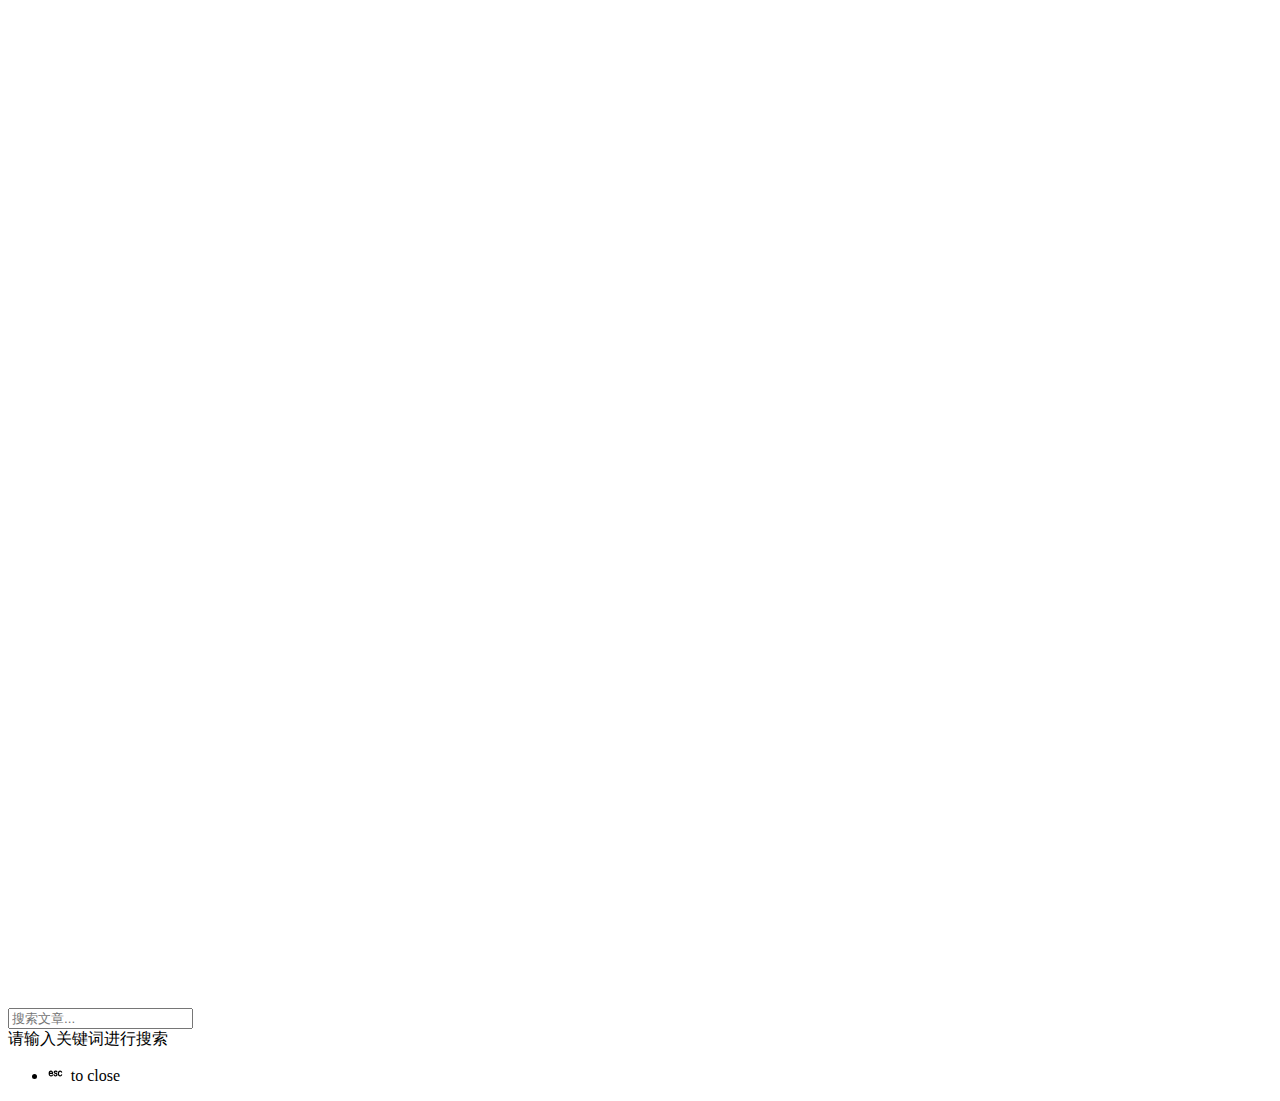
==== archives/index.html @ 908c4af3 "Site updated: 2025-01-18 13:55:40" ====
<!DOCTYPE html>
<html lang="zh-Hans">

<head>
  <meta http-equiv="content-type" content="text/html; charset=utf-8">
<meta name="x5-fullscreen" content="true">
<meta name="full-screen" content="yes">
<meta name="theme-color" content="#317EFB" />
<meta content="width=device-width, initial-scale=1.0, maximum-scale=5.0, user-scalable=0" name="viewport">
<meta name="description" content="这是一个 Hexo 主题">
<meta property="og:type" content="website">
<meta property="og:title" content="Hexo-theme-async">
<meta property="og:url" content="https://hexo-theme-async.imalun.com/archives/index.html">
<meta property="og:site_name" content="Hexo-theme-async">
<meta property="og:description" content="这是一个 Hexo 主题">
<meta property="og:locale">
<meta property="article:author" content="白云苍狗">
<meta name="twitter:card" content="summary">


<title >Hexo-theme-async</title>

<!-- Favicon -->

    <link href='/demosite/img/favicon.svg?v=2.2.4' rel='icon' type='image/png' sizes='16x16' ></link>


    <link href='/demosite/img/favicon.svg?v=2.2.4' rel='icon' type='image/png' sizes='32x32' ></link>




<!-- Plugin -->




    
<link rel="stylesheet" href="/demosite/css/plugins/bootstrap.row.css">

    
<link rel="stylesheet" href="https://npm.elemecdn.com/@fancyapps/ui@4.0/dist/fancybox.css">

    
    




<!-- Icon -->

    
<link rel="stylesheet" href="/demosite/css/plugins/font-awesome.min.css">




<!-- Variable -->
<script>window.ASYNC_CONFIG = {"hostname":"hexo-theme-async.imalun.com","author":"白云苍狗","root":"/demosite/","typed_text":["Web Developer"],"theme_version":"2.2.4","theme":{"switch":true,"default":"style-light"},"favicon":{"logo":"/img/favicon.svg","icon16":"/img/favicon.svg","icon32":"/img/favicon.svg","apple_touch_icon":null,"webmanifest":null,"visibilitychange":true,"hidden":"/failure.ico","show_text":"(/≧▽≦/)咦！又好了！","hide_text":"(●—●)喔哟，崩溃啦！"},"i18n":{"placeholder":"搜索文章...","empty":"找不到您查询的内容: ${query}","hits":"找到 ${hits} 条结果","hits_time":"找到 ${hits} 条结果（用时 ${time} 毫秒）","author":"本文作者：","copyright_link":"本文链接：","copyright_license_title":"版权声明：","copyright_license_content":"本博客所有文章除特别声明外，均默认采用 undefined 许可协议。","copy_success":"复制成功","copy_failure":"复制失败","open_read_mode":"进入阅读模式","exit_read_mode":"退出阅读模式","notice_outdate_message":"距离上次更新已经 undefined 天了, 文章内容可能已经过时。","sticky":"置顶","just":"刚刚","min":"分钟前","hour":"小时前","day":"天前","month":"个月前"},"swup":true,"plugin":{"flickr_justified_gallery":"https://npm.elemecdn.com/flickr-justified-gallery@latest/dist/fjGallery.min.js"},"icons":{"sun":"far fa-sun","moon":"far fa-moon","play":"fas fa-play","email":"far fa-envelope","next":"fas fa-arrow-right","calendar":"far fa-calendar-alt","clock":"far fa-clock","user":"far fa-user","back_top":"fas fa-arrow-up","close":"fas fa-times","search":"fas fa-search","reward":"fas fa-hand-holding-usd","toc_tag":"fas fa-th-list","read":"fas fa-book-reader","arrows":"fas fa-arrows-alt-h","double_arrows":"fas fa-angle-double-down","copy":"fas fa-copy"},"icontype":"font","highlight":{"plugin":"highlighjs","theme":true,"copy":true,"lang":true,"title":"mac","height_limit":200},"toc":{"post_title":true},"live_time":{"start_time":"2022/04/10 17:00:00","prefix":"博客已萌萌哒运行 undefined 天"},"danmu":{"enable":true,"el":".trm-banner","avatar":true,"delayRange":5000,"speed":80},"covers":["/demosite/img/block.jpg","https://img2.wallspic.com/previews/7/6/8/1/7/171867/171867-wu_kong-chao_ji_sai_ya_ren-sai_ya_ren-zamasu-long_zhu-500x.jpg","https://img3.wallspic.com/previews/2/0/1/8/6/168102/168102-yi_shu-ka_tong-mian_bu_biao_qing-kuai_le_de-ji_qie-500x.jpg","https://img2.wallspic.com/previews/2/6/4/3/7/173462/173462-qi_fen-zi_se_de-zi_ran_jing_guan-yu_hui-de_ping_xian-500x.jpg","https://img2.wallspic.com/previews/3/3/9/1/3/131933/131933-mo_xing-xiao_jie-huang_se_de-nu_hai-fa_xing-500x.jpg","https://img1.wallspic.com/previews/8/3/4/6/2/126438/126438-wei_lai_zhu_yi-shu_ma_yi_shu-jie_duan-zi_ben_shi-yi_shu-500x.jpg","https://img2.wallspic.com/previews/0/1/5/0/7/170510/170510-guang-azure-zi_se_de-zi_ran_huan_jing-zi_ran_jing_guan-500x.jpg","https://img2.wallspic.com/previews/3/6/9/6/5/156963/156963-yi_shu-qi_fen-yu_hui-shou_shi-ren_men_zai_zi_ran_jie-500x.jpg","https://img1.wallspic.com/previews/0/9/3/5/6/165390/165390-qi_fen-zi_se_de-zi_ran_huan_jing-zi_ran_jing_guan-tian_wen_xue_dui_xiang-500x.jpg","https://img3.wallspic.com/previews/2/8/6/1/7/171682/171682-yi_kuai-xing_zhi-ye_ti-yi_shu-shui_xia-500x.jpg","https://img1.wallspic.com/previews/7/1/9/9/89917/89917-bo_xi_ta_nuo-an_zhuang_de_feng_jing-cheng_shi-suo_lun_tuo-shan_zhan-500x.jpg","https://img1.wallspic.com/previews/6/2/3/5/6/165326/165326-pang_ke2077-pang_ke-qi_fen-xing_zhi-zi_se_de-500x.jpg","https://img2.wallspic.com/previews/8/9/4/5/6/165498/165498-ka_tong-tao-pin_hong_se-zhang_zhang_de_tou_fa-ji_qie-500x.jpg","https://img3.wallspic.com/previews/5/7/4/2/7/172475/172475-yi_shu-tao-tou_fa-ka_tong-500x.jpg","https://img2.wallspic.com/previews/5/0/9/0/70905/70905-hai_yang-ma_er_dai_fu-tian_kong-du_jia_cun-huan_jiao-500x.jpg","https://img3.wallspic.com/previews/4/3/4/8/6/168434/168434-xing_zhi-zi_ran_jing_guan-dan_huang-shui_dao-zhi_bei-500x.jpg","https://img2.wallspic.com/previews/6/5/4/5/6/165456/165456-giy_fu_gang-e_mo_sha_shoukimetsu_no_yaiba-shan_zi_de_yi_shu-zi_se_de-dian_lan_se_de-500x.jpg","https://img1.wallspic.com/previews/5/4/0/4/7/174045/174045-jian_ying-qi_fen-ren_men_zai_zi_ran_jie-tian_wen_xue_dui_xiang-yi_shu-500x.jpg","https://img1.wallspic.com/previews/9/3/1/6/5/156139/156139-feng_jing_hua-yi_shu-shu_ma_yi_shu-qi_fen-sheng_tai_qu-500x.jpg","https://img2.wallspic.com/previews/7/6/4/5/7/175467/175467-wo_de_xue_shu_jie_de_ying_xiong-tao-yi_shu-ka_tong-azure-500x.jpg","https://img1.wallspic.com/previews/3/7/0/0/7/170073/170073-liang_ge_ling-ka_tong-shou_shi-chuang_zao_xing_de_yi_shu-hong_se_de-500x.jpg","https://img1.wallspic.com/previews/1/8/3/6/6/166381/166381-shi_zi-xin_ba-bai_se_shi_zi-hu_xu-mao_ke-500x.jpg","https://img3.wallspic.com/previews/4/2/2/3/7/173224/173224-ri_luo-shui_zi_yuan-qi_fen-yu_hui-zi_se_de-500x.jpg","https://img1.wallspic.com/previews/7/5/7/9/6/169757/169757-ji_bo_li_de_bo_wu_guan-zi_ran_jing_guan-yi_shu-ji_yun-500x.jpg","https://img1.wallspic.com/previews/5/2/0/6/7/176025/176025-qi_fen-tian_wen_xue_dui_xiang-yi_shu-dian_lan_se_de-yuan_quan-500x.jpg","https://img3.wallspic.com/previews/6/5/8/1/4/141856/141856-hen_ku_de-hui_hua-yu_yan_jing_tou-zhai_nan-tu_xing_she_ji-500x.jpg","https://img1.wallspic.com/previews/2/1/6/5/6/165612/165612-kimetsu_no_yaiba-e_mo_sha_shoukimetsu_no_yaiba-tao-tou_fa-wai_tao-500x.jpg","https://img3.wallspic.com/previews/5/1/0/2/4/142015/142015-feng_ge-ka_ka_xi_qi_mu-huo_ying_ren_zhe-tu_xing_she_ji-shi_jue_yi_shu-500x.jpg","https://img1.wallspic.com/previews/8/8/7/8/5/158788/158788-e_mo_sha_shoukimetsu_no_yaiba-shnen_man_hua-tao-ka_tong-azure-500x.jpg"],"creative_commons":{"license":"by-nc-sa","language":"deed.zh-hans"},"search":{"enable":true,"type":"local","href":"https://www.google.com/search?q=site:","domain":null,"preload":true,"trigger":"auto","path":"search.xml"}};</script>
<script id="async-page-config">window.PAGE_CONFIG = {"isPost":false,"isHome":false,"postUpdate":"2025-01-18 13:55:37"};</script>

<!-- Theme mode css -->
<link data-swup-theme rel="stylesheet" href="/demosite/css/index.css?v=2.2.4" id="trm-switch-style">
<script>
    let defaultMode = ASYNC_CONFIG.theme.default !=='auto' ?  ASYNC_CONFIG.theme.default : (window.matchMedia("(prefers-color-scheme: light)").matches ? 'style-light' : 'style-dark')
    let catchMode = localStorage.getItem('theme-mode') || defaultMode;
    let type = catchMode === 'style-dark' ? 'add' : 'remove';
    document.documentElement.classList[type]('dark')
</script>

<!-- CDN -->


    
    



<!-- Site Analytics -->

 
<meta name="generator" content="Hexo 7.3.0"></head>

<body>

  <!-- app wrapper -->
  <div class="trm-app-frame">

    <!-- page preloader -->
    <div class="trm-preloader">
    <div class="trm-holder">
        <div class="preloader">
            <div></div>
            <div></div>
            <div></div>
            <div></div>
            <div></div>
            <div></div>
            <div></div>
            <div></div>
            <div></div>
            <div></div>
        </div>
    </div>
</div>
    <!-- page preloader end -->

    <!-- change mode preloader -->
    <div class="trm-mode-swich-animation-frame">
    <div class="trm-mode-swich-animation">
        <i class="i-sun"><i class="iconfont far fa-sun"></i></i>
        <div class="trm-horizon"></div>
        <i class="i-moon"><i class="iconfont far fa-moon"></i></i>
    </div>
</div>
    <!-- change mode preloader end -->

      <!-- scroll container -->
      <div id="trm-dynamic-content" class="trm-swup-animation">
        <div id="trm-scroll-container" class="trm-scroll-container" style="opacity: 0">
            <!-- top bar -->
            <header class="trm-top-bar">
	<div class="container">
		<div class="trm-left-side">
			<!-- logo -->
<a href="/demosite/" class="trm-logo-frame trm-anima-link">
    
        <img alt="logo" src="/demosite/img/favicon.svg">
    
    
        <div class="trm-logo-text">
            Async<span>Theme</span>
        </div>
    
</a>
<!-- logo end -->
		</div>
		<div class="trm-right-side">
			<!-- menu -->
<div class="trm-menu">
    <nav>
        <ul>
            
            <li class="menu-item-has-children ">
                <a  href="/demosite/" target="">
                    首页
                </a>
                
            </li>
            
            <li class="menu-item-has-children current-menu-item">
                <a  href="/demosite/archives/" target="">
                    归档
                </a>
                
                <ul>
                    
                    <li>
                        <a  href="/demosite/tags/" target="">
                            标签
                        </a>
                    </li>
                    
                    <li>
                        <a  href="/demosite/categories/" target="">
                            分类
                        </a>
                    </li>
                    
                </ul>
                
            </li>
            
            <li class="menu-item-has-children ">
                <a  href="/demosite/links/" target="">
                    友链
                </a>
                
            </li>
            
            <li class="menu-item-has-children ">
                <a  href="/demosite/about/" target="">
                    关于
                </a>
                
            </li>
            
            <li class="menu-item-has-children ">
                <a  href="/demosite/customize_page/" target="">
                    自定义
                </a>
                
            </li>
            
            <li class="menu-item-has-children ">
                <a  href="/demosite/gallery/" target="">
                    相册
                </a>
                
            </li>
            
            <li class="menu-item-has-children ">
                <a data-no-swup href="https://hexo-theme-async.imalun.com/guide/change-log" target="">
                    日志
                </a>
                
            </li>
            
        </ul>
    </nav>
</div>
<!-- menu end -->
			
    <!-- mode switcher place -->
    <div class="trm-mode-switcher-place">
        <div class="trm-mode-switcher">
            <i class="iconfont far fa-sun"></i>
            <input class="tgl tgl-light" id="trm-swich" type="checkbox">
            <label class="trm-swich" for="trm-swich"></label>
            <i class="iconfont far fa-moon"></i>
        </div>
    </div>
    <!-- mode switcher place end -->

			
    
    <div id="trm-search-btn" class="trm-search-btn">
        <i class="iconfont fas fa-search"></i>
    </div>
     

		</div>
		<div class="trm-menu-btn">
			<span></span>
		</div>
	</div>
</header>
            <!-- top bar end -->

            <!-- body -->
            
<div class="trm-content-start">
    <!-- banner -->
    <div class="trm-banner">
    
    <!-- banner cover -->
    <img style="object-position:top;object-fit:cover;" alt="banner" class="trm-banner-cover" src="/demosite/img/banner.png">
    <!-- banner cover end -->
    

    <!-- banner content -->
    <div class="trm-banner-content trm-overlay">
        <div class="container">
            <div class="row">
                
                <div class="col-lg-4"></div>
                
                <div class="col-lg-8">

                    <!-- banner title -->
                    <div class="trm-banner-text ">
                        <div class="trm-label trm-mb-20">
                            The article archive
                        </div>
                        <h1 class="trm-mb-30 trm-hsmb-font">
                            云间连下榻，<br>天上接行杯。
                        </h1>

                        
                            <ul class="trm-breadcrumbs trm-label">
                                <li>
                                    <a href="/demosite/" class="trm-anima-link">Home</a>
                                </li>
                                <li>
                                    <span>
                                        archives
                                    </span>
                                </li>
                            </ul>
                        
                    </div>
                    <!-- banner title end -->

                    <!-- scroll hint -->
                    <span id="scroll-triger" class="trm-scroll-hint-frame">
                        <div class="trm-scroll-hint"></div>
                        <span class="trm-label">Scroll down</span>
                    </span>
                    <!-- scroll hint end -->

                </div>
            </div>
        </div>
    </div>
    <!-- banner content end -->
</div>
    <!-- banner end -->
    <div class="container">
        <div class="row">
            
                <div class="trm-page-sidebar col-lg-4 hidden-sm">
                    <!-- main card -->
                    <div class="trm-main-card-frame trm-sidebar">
    <div class="trm-main-card"> 
        <!-- card header -->
<div class="trm-mc-header">
    <div class="trm-avatar-frame trm-mb-20">
        <img alt="Avatar" class="trm-avatar" src="/demosite/img/avatar.jpg">
    </div>
    <h5 class="trm-name trm-mb-15">
        ThemeAsync
    </h5>
    
        <div class="trm-label">
            I`m
            <span class="trm-typed-text">
                <!-- Words for theme.user.typedText -->
            </span>
        </div>
    
</div>
<!-- card header end -->
        <!-- sidebar social -->

<div class="trm-divider trm-mb-40 trm-mt-40"></div>
<div class="trm-social">
    
        <a href="https://github.com/MaLuns/Hexo-theme-async" title="Github" rel="nofollow" target="_blank">
            <i class="iconfont fab fa-github"></i>
        </a>
    
        <a href="https://www.npmjs.com/package/hexo-theme-async" title="Npm" rel="nofollow" target="_blank">
            <i class="iconfont fab fa-npm"></i>
        </a>
    
</div>

<!-- sidebar social end -->
        <!-- info -->
<div class="trm-divider trm-mb-40 trm-mt-40"></div>
<ul class="trm-table trm-mb-20">
    
        <li>
            <div class="trm-label">
                文档地址:
            </div>
            <div class="trm-label trm-label-light">
                <a href="https://hexo-theme-async.imalun.com/" target="_blank" rel="nofollow">查看</a>
            </div>
        </li>
    
        <li>
            <div class="trm-label">
                备用地址:
            </div>
            <div class="trm-label trm-label-light">
                <a href="https://async-docs.imalun.com/" target="_blank" rel="nofollow">查看</a>
            </div>
        </li>
    
        <li>
            <div class="trm-label">
                提交示例站点:
            </div>
            <div class="trm-label trm-label-light">
                <a href="https://hexo-theme-async.imalun.com/demo/" target="_blank" rel="nofollow">查看</a>
            </div>
        </li>
    
</ul>
<!-- info end -->

        
    </div>
</div>
                    <!-- main card end -->
                </div>
            
            <div class="trm-page-content col-lg-8">
                <div id="trm-content" class="trm-content">
                    <div class="row">
    <div class="col-lg-12">
        <div class="trm-card">
            <div style="padding: 0 20px;">
                
                    <ul class="trm-tag-list"><li class="trm-tag-list-item"><a class="archive-list-link" href="/demosite/archives/2025/">2025</a><span class="archive-list-count">（1）</span></li></ul>
                
            </div>
        </div>
    </div>
</div>

<!-- history -->

<div class="row">
    <div class="col-lg-12">
        <!-- title -->
        <h5 class="trm-title-with-divider">
            
                所有归档
            
            <span data-number="01"></span>
        </h5>
    </div>
    <div class="col-lg-12">
        <!-- timeline -->
        <div class="trm-timeline">
            
            <div class="trm-timeline-item trm-scroll-animation">
                <div class="trm-timeline-mark-light"></div>
                <div class="trm-timeline-mark"></div>
                <div class="trm-timeline-content more">
                    
                        <div class="trm-card-header">
                            <div class="trm-left-side">
                                <h6>
                                    <a href="/demosite/2025/01/18/hello-world/" class="trm-anima-link">
                                        Hello World
                                    </a>
                                </h6>
                                <div class="trm-text-sm trm-accent-color trm-mt-15">
                                    <ul class="trm-card-data trm-label ">
                                        <li class="trm-accent-color">01/18</li>
                                        <li class="trm-accent-color">13:44</li>
                                        
                                    </ul>
                                </div>
                            </div>
                        </div>
                        
                    
                </div>
            </div>
            
        </div>
        <!-- timeline end -->
    </div>
</div>

<!-- history end -->


    <div class="trm-pagination">
        <span class="page-number current">1</span>
    </div>





                    <div class="trm-divider footer-divider"></div>

                    <!-- footer -->
                    <footer class="trm-footer-card trm-scroll-animation">

    

    
        <div class="trm-footer-item">
            <span>© 2022 - 2025</span>
            <span class="footer-separator"data-separator=" · "></span>
            <span class="trm-accent-color">ThemeAsync</span>
        </div>
    

    
        <div class="trm-footer-item">
            <span>
                由 <a href="https://hexo.io" target="_blank" rel="noopener">Hexo</a> 驱动 v7.3.0
            </span>
            <span class="footer-separator" data-separator=" | "></span>
            <span> 
                主题 - 
                <a rel="noopener" href='https://github.com/MaLuns/hexo-theme-async' target='_blank'>Async</a>
                v2.2.4
            </span>
        </div>
      

    
        <div class="trm-footer-item blog-run-long"></div>
     

     
</footer>
                    <!-- footer end -->

                </div>
            </div>
        </div>
    </div>
</div>
            <!-- body end -->

            

            
<div class="trm-fixed-container">
    
    
    
        <div class="trm-fixed-btn hidden-md" data-title="单栏和双栏切换" onclick="asyncFun.switchSingleColumn()">
            <i class="iconfont fas fa-arrows-alt-h"></i>
        </div>
    
    <div id="trm-back-top" class="trm-fixed-btn" data-title="回到顶部">
        <i class="iconfont fas fa-arrow-up"></i>
    </div>
</div>
        </div>
      </div>
      <!-- scroll container end -->
  </div>
  <!-- app wrapper end -->

  
    <div class="trm-search-popup">
        <div class="trm-search-wrapper">
            <div class="form trm-search-form">
                <div class="trm-search-input-icon">
                    <i class="iconfont fas fa-search"></i>
                </div>
                <input class="trm-search-input" type="text" placeholder="搜索文章...">
                <div class="trm-search-btn-close">
                    <i class="iconfont fas fa-times"></i>
                </div>
            </div>
            <div class="trm-search-result-container">
                <div class="trm-search-empty">
                    请输入关键词进行搜索
                </div>
            </div>
            <div class="trm-search-footer">
                <div class="trm-search-stats"></div>
                <ul class="trm-search-commands">
                    <li>
                        <kbd class="command-palette-commands-key">
                            <svg width="15" height="15" aria-label="Escape key" role="img">
                                <g fill="none" stroke="currentColor" stroke-linecap="round" stroke-linejoin="round"
                                    stroke-width="1.2">
                                    <path
                                        d="M13.6167 8.936c-.1065.3583-.6883.962-1.4875.962-.7993 0-1.653-.9165-1.653-2.1258v-.5678c0-1.2548.7896-2.1016 1.653-2.1016.8634 0 1.3601.4778 1.4875 1.0724M9 6c-.1352-.4735-.7506-.9219-1.46-.8972-.7092.0246-1.344.57-1.344 1.2166s.4198.8812 1.3445.9805C8.465 7.3992 8.968 7.9337 9 8.5c.032.5663-.454 1.398-1.4595 1.398C6.6593 9.898 6 9 5.963 8.4851m-1.4748.5368c-.2635.5941-.8099.876-1.5443.876s-1.7073-.6248-1.7073-2.204v-.4603c0-1.0416.721-2.131 1.7073-2.131.9864 0 1.6425 1.031 1.5443 2.2492h-2.956">
                                    </path>
                                </g>
                            </svg>
                        </kbd>
                        <span class="command-palette-Label">to close</span>
                    </li>
                </ul>
            </div>
        </div>
    </div>

  <!-- Plugin -->




    
<script src="https://npm.elemecdn.com/swup@2.0.19/dist/swup.min.js"></script>

    
<script src="https://npm.elemecdn.com/@fancyapps/ui@4.0/dist/fancybox.umd.js"></script>

    

    
        <script src="/demosite/js/plugins/typing.js?v=2.2.4"></script>
    

    
        
<script src="https://npm.elemecdn.com/hexo-generator-searchdb@1.4.0/dist/search.js"></script>

        <script src="/demosite/js/plugins/local_search.js?v=2.2.4"></script>
    

    <!-- 数学公式 -->
    

    <!-- 评论插件 -->
    

		
			<script src="/demosite/js/plugins/danmu.js?v=2.2.4"></script>
		




    <!-- Service Worker -->
    
    <!-- baidu push -->
    
    <script data-swup-reload-script>
        (function () {
            var bp = document.createElement('script');
            var curProtocol = window.location.protocol.split(':')[0];
            if (curProtocol === 'https') {
                bp.src = 'https://zz.bdstatic.com/linksubmit/push.js';
            }
            else {
                bp.src = 'http://push.zhanzhang.baidu.com/push.js';
            }
            var s = document.getElementsByTagName("script")[0];
            s.parentNode.insertBefore(bp, s);
        })();
    </script>



<script id="async-script" src="/demosite/js/main.js?v=2.2.4"></script>

<!-- CDN -->


    
<script src="/demosite/demo.js"></script>


    

    



</body>

</html>
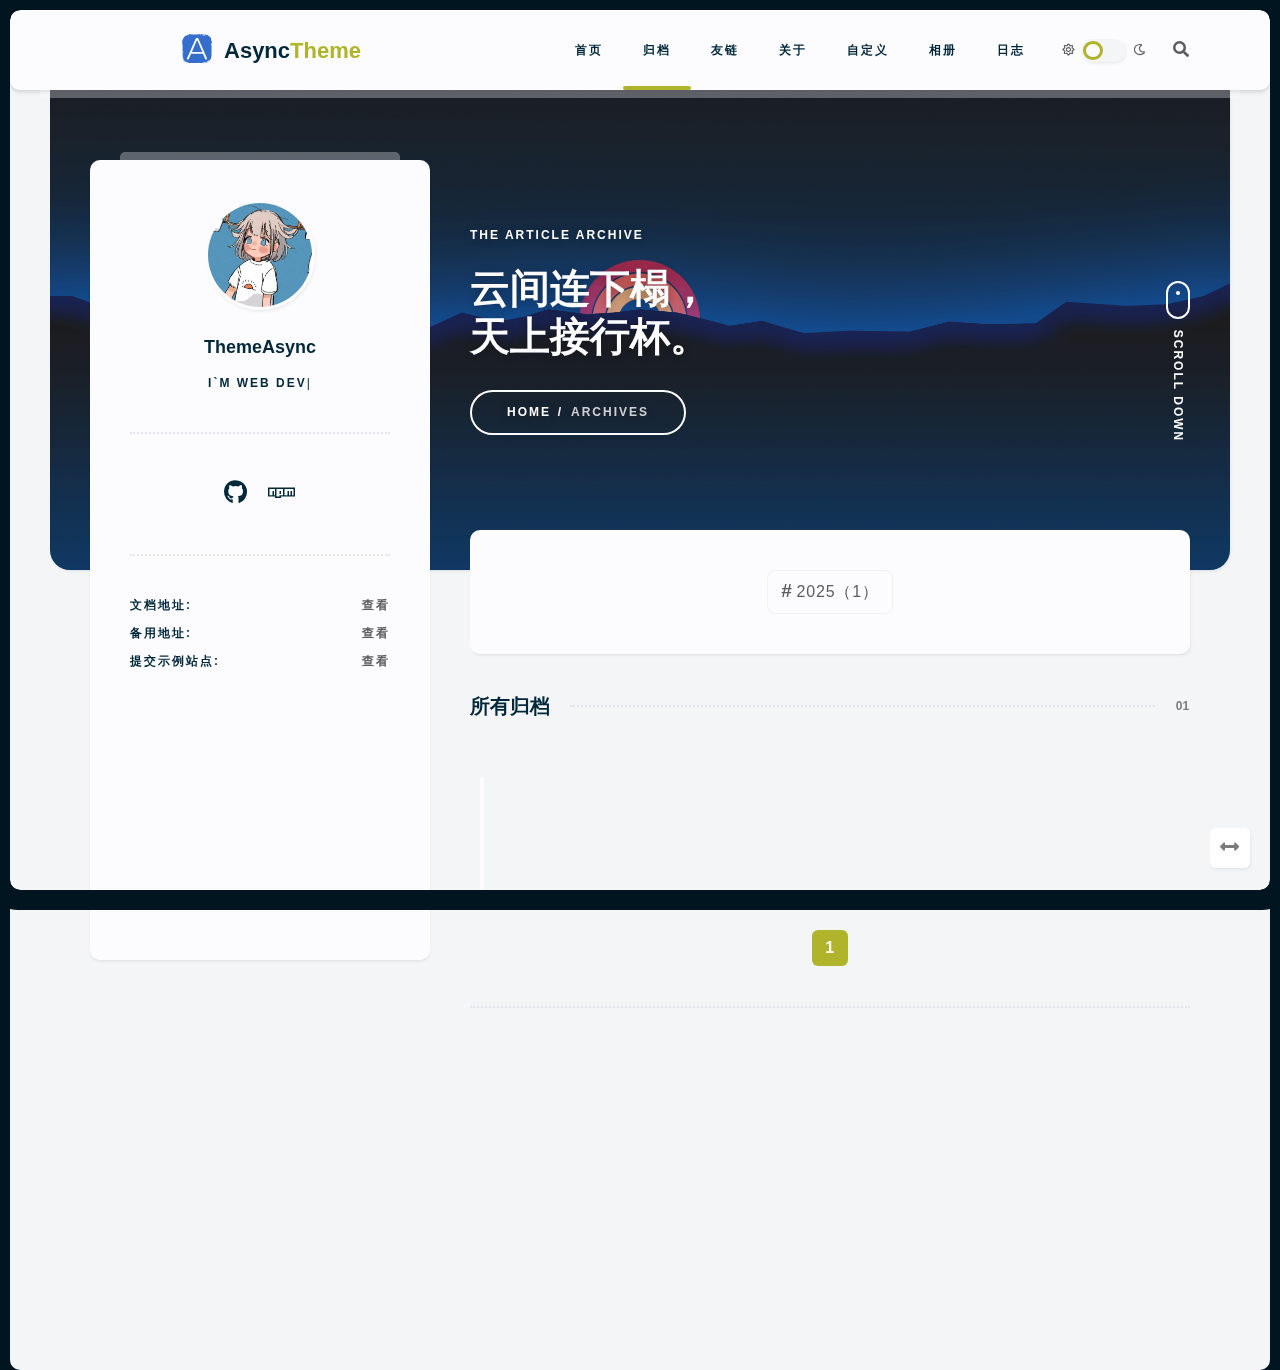
==== commit 4fd6d837: "Site updated: 2025-01-18 14:11:26" ====
--- a/archives/index.html
+++ b/archives/index.html
@@ -10,7 +10,7 @@
 <meta name="description" content="这是一个 Hexo 主题">
 <meta property="og:type" content="website">
 <meta property="og:title" content="Hexo-theme-async">
-<meta property="og:url" content="https://hexo-theme-async.imalun.com/archives/index.html">
+<meta property="og:url" content="https://extrovert-kerwin.github.io/archives/index.html">
 <meta property="og:site_name" content="Hexo-theme-async">
 <meta property="og:description" content="这是一个 Hexo 主题">
 <meta property="og:locale">
@@ -22,10 +22,10 @@
 
 <!-- Favicon -->
 
-    <link href='/demosite/img/favicon.svg?v=2.2.4' rel='icon' type='image/png' sizes='16x16' ></link>
-
-
-    <link href='/demosite/img/favicon.svg?v=2.2.4' rel='icon' type='image/png' sizes='32x32' ></link>
+    <link href='/img/favicon.svg?v=2.2.4' rel='icon' type='image/png' sizes='16x16' ></link>
+
+
+    <link href='/img/favicon.svg?v=2.2.4' rel='icon' type='image/png' sizes='32x32' ></link>
 
 
 
@@ -36,7 +36,7 @@
 
 
     
-<link rel="stylesheet" href="/demosite/css/plugins/bootstrap.row.css">
+<link rel="stylesheet" href="/css/plugins/bootstrap.row.css">
 
     
 <link rel="stylesheet" href="https://npm.elemecdn.com/@fancyapps/ui@4.0/dist/fancybox.css">
@@ -50,17 +50,17 @@
 <!-- Icon -->
 
     
-<link rel="stylesheet" href="/demosite/css/plugins/font-awesome.min.css">
+<link rel="stylesheet" href="/css/plugins/font-awesome.min.css">
 
 
 
 
 <!-- Variable -->
-<script>window.ASYNC_CONFIG = {"hostname":"hexo-theme-async.imalun.com","author":"白云苍狗","root":"/demosite/","typed_text":["Web Developer"],"theme_version":"2.2.4","theme":{"switch":true,"default":"style-light"},"favicon":{"logo":"/img/favicon.svg","icon16":"/img/favicon.svg","icon32":"/img/favicon.svg","apple_touch_icon":null,"webmanifest":null,"visibilitychange":true,"hidden":"/failure.ico","show_text":"(/≧▽≦/)咦！又好了！","hide_text":"(●—●)喔哟，崩溃啦！"},"i18n":{"placeholder":"搜索文章...","empty":"找不到您查询的内容: ${query}","hits":"找到 ${hits} 条结果","hits_time":"找到 ${hits} 条结果（用时 ${time} 毫秒）","author":"本文作者：","copyright_link":"本文链接：","copyright_license_title":"版权声明：","copyright_license_content":"本博客所有文章除特别声明外，均默认采用 undefined 许可协议。","copy_success":"复制成功","copy_failure":"复制失败","open_read_mode":"进入阅读模式","exit_read_mode":"退出阅读模式","notice_outdate_message":"距离上次更新已经 undefined 天了, 文章内容可能已经过时。","sticky":"置顶","just":"刚刚","min":"分钟前","hour":"小时前","day":"天前","month":"个月前"},"swup":true,"plugin":{"flickr_justified_gallery":"https://npm.elemecdn.com/flickr-justified-gallery@latest/dist/fjGallery.min.js"},"icons":{"sun":"far fa-sun","moon":"far fa-moon","play":"fas fa-play","email":"far fa-envelope","next":"fas fa-arrow-right","calendar":"far fa-calendar-alt","clock":"far fa-clock","user":"far fa-user","back_top":"fas fa-arrow-up","close":"fas fa-times","search":"fas fa-search","reward":"fas fa-hand-holding-usd","toc_tag":"fas fa-th-list","read":"fas fa-book-reader","arrows":"fas fa-arrows-alt-h","double_arrows":"fas fa-angle-double-down","copy":"fas fa-copy"},"icontype":"font","highlight":{"plugin":"highlighjs","theme":true,"copy":true,"lang":true,"title":"mac","height_limit":200},"toc":{"post_title":true},"live_time":{"start_time":"2022/04/10 17:00:00","prefix":"博客已萌萌哒运行 undefined 天"},"danmu":{"enable":true,"el":".trm-banner","avatar":true,"delayRange":5000,"speed":80},"covers":["/demosite/img/block.jpg","https://img2.wallspic.com/previews/7/6/8/1/7/171867/171867-wu_kong-chao_ji_sai_ya_ren-sai_ya_ren-zamasu-long_zhu-500x.jpg","https://img3.wallspic.com/previews/2/0/1/8/6/168102/168102-yi_shu-ka_tong-mian_bu_biao_qing-kuai_le_de-ji_qie-500x.jpg","https://img2.wallspic.com/previews/2/6/4/3/7/173462/173462-qi_fen-zi_se_de-zi_ran_jing_guan-yu_hui-de_ping_xian-500x.jpg","https://img2.wallspic.com/previews/3/3/9/1/3/131933/131933-mo_xing-xiao_jie-huang_se_de-nu_hai-fa_xing-500x.jpg","https://img1.wallspic.com/previews/8/3/4/6/2/126438/126438-wei_lai_zhu_yi-shu_ma_yi_shu-jie_duan-zi_ben_shi-yi_shu-500x.jpg","https://img2.wallspic.com/previews/0/1/5/0/7/170510/170510-guang-azure-zi_se_de-zi_ran_huan_jing-zi_ran_jing_guan-500x.jpg","https://img2.wallspic.com/previews/3/6/9/6/5/156963/156963-yi_shu-qi_fen-yu_hui-shou_shi-ren_men_zai_zi_ran_jie-500x.jpg","https://img1.wallspic.com/previews/0/9/3/5/6/165390/165390-qi_fen-zi_se_de-zi_ran_huan_jing-zi_ran_jing_guan-tian_wen_xue_dui_xiang-500x.jpg","https://img3.wallspic.com/previews/2/8/6/1/7/171682/171682-yi_kuai-xing_zhi-ye_ti-yi_shu-shui_xia-500x.jpg","https://img1.wallspic.com/previews/7/1/9/9/89917/89917-bo_xi_ta_nuo-an_zhuang_de_feng_jing-cheng_shi-suo_lun_tuo-shan_zhan-500x.jpg","https://img1.wallspic.com/previews/6/2/3/5/6/165326/165326-pang_ke2077-pang_ke-qi_fen-xing_zhi-zi_se_de-500x.jpg","https://img2.wallspic.com/previews/8/9/4/5/6/165498/165498-ka_tong-tao-pin_hong_se-zhang_zhang_de_tou_fa-ji_qie-500x.jpg","https://img3.wallspic.com/previews/5/7/4/2/7/172475/172475-yi_shu-tao-tou_fa-ka_tong-500x.jpg","https://img2.wallspic.com/previews/5/0/9/0/70905/70905-hai_yang-ma_er_dai_fu-tian_kong-du_jia_cun-huan_jiao-500x.jpg","https://img3.wallspic.com/previews/4/3/4/8/6/168434/168434-xing_zhi-zi_ran_jing_guan-dan_huang-shui_dao-zhi_bei-500x.jpg","https://img2.wallspic.com/previews/6/5/4/5/6/165456/165456-giy_fu_gang-e_mo_sha_shoukimetsu_no_yaiba-shan_zi_de_yi_shu-zi_se_de-dian_lan_se_de-500x.jpg","https://img1.wallspic.com/previews/5/4/0/4/7/174045/174045-jian_ying-qi_fen-ren_men_zai_zi_ran_jie-tian_wen_xue_dui_xiang-yi_shu-500x.jpg","https://img1.wallspic.com/previews/9/3/1/6/5/156139/156139-feng_jing_hua-yi_shu-shu_ma_yi_shu-qi_fen-sheng_tai_qu-500x.jpg","https://img2.wallspic.com/previews/7/6/4/5/7/175467/175467-wo_de_xue_shu_jie_de_ying_xiong-tao-yi_shu-ka_tong-azure-500x.jpg","https://img1.wallspic.com/previews/3/7/0/0/7/170073/170073-liang_ge_ling-ka_tong-shou_shi-chuang_zao_xing_de_yi_shu-hong_se_de-500x.jpg","https://img1.wallspic.com/previews/1/8/3/6/6/166381/166381-shi_zi-xin_ba-bai_se_shi_zi-hu_xu-mao_ke-500x.jpg","https://img3.wallspic.com/previews/4/2/2/3/7/173224/173224-ri_luo-shui_zi_yuan-qi_fen-yu_hui-zi_se_de-500x.jpg","https://img1.wallspic.com/previews/7/5/7/9/6/169757/169757-ji_bo_li_de_bo_wu_guan-zi_ran_jing_guan-yi_shu-ji_yun-500x.jpg","https://img1.wallspic.com/previews/5/2/0/6/7/176025/176025-qi_fen-tian_wen_xue_dui_xiang-yi_shu-dian_lan_se_de-yuan_quan-500x.jpg","https://img3.wallspic.com/previews/6/5/8/1/4/141856/141856-hen_ku_de-hui_hua-yu_yan_jing_tou-zhai_nan-tu_xing_she_ji-500x.jpg","https://img1.wallspic.com/previews/2/1/6/5/6/165612/165612-kimetsu_no_yaiba-e_mo_sha_shoukimetsu_no_yaiba-tao-tou_fa-wai_tao-500x.jpg","https://img3.wallspic.com/previews/5/1/0/2/4/142015/142015-feng_ge-ka_ka_xi_qi_mu-huo_ying_ren_zhe-tu_xing_she_ji-shi_jue_yi_shu-500x.jpg","https://img1.wallspic.com/previews/8/8/7/8/5/158788/158788-e_mo_sha_shoukimetsu_no_yaiba-shnen_man_hua-tao-ka_tong-azure-500x.jpg"],"creative_commons":{"license":"by-nc-sa","language":"deed.zh-hans"},"search":{"enable":true,"type":"local","href":"https://www.google.com/search?q=site:","domain":null,"preload":true,"trigger":"auto","path":"search.xml"}};</script>
-<script id="async-page-config">window.PAGE_CONFIG = {"isPost":false,"isHome":false,"postUpdate":"2025-01-18 13:55:37"};</script>
+<script>window.ASYNC_CONFIG = {"hostname":"extrovert-kerwin.github.io","author":"白云苍狗","root":"/","typed_text":["Web Developer"],"theme_version":"2.2.4","theme":{"switch":true,"default":"style-light"},"favicon":{"logo":"/img/favicon.svg","icon16":"/img/favicon.svg","icon32":"/img/favicon.svg","apple_touch_icon":null,"webmanifest":null,"visibilitychange":true,"hidden":"/failure.ico","show_text":"(/≧▽≦/)咦！又好了！","hide_text":"(●—●)喔哟，崩溃啦！"},"i18n":{"placeholder":"搜索文章...","empty":"找不到您查询的内容: ${query}","hits":"找到 ${hits} 条结果","hits_time":"找到 ${hits} 条结果（用时 ${time} 毫秒）","author":"本文作者：","copyright_link":"本文链接：","copyright_license_title":"版权声明：","copyright_license_content":"本博客所有文章除特别声明外，均默认采用 undefined 许可协议。","copy_success":"复制成功","copy_failure":"复制失败","open_read_mode":"进入阅读模式","exit_read_mode":"退出阅读模式","notice_outdate_message":"距离上次更新已经 undefined 天了, 文章内容可能已经过时。","sticky":"置顶","just":"刚刚","min":"分钟前","hour":"小时前","day":"天前","month":"个月前"},"swup":true,"plugin":{"flickr_justified_gallery":"https://npm.elemecdn.com/flickr-justified-gallery@latest/dist/fjGallery.min.js"},"icons":{"sun":"far fa-sun","moon":"far fa-moon","play":"fas fa-play","email":"far fa-envelope","next":"fas fa-arrow-right","calendar":"far fa-calendar-alt","clock":"far fa-clock","user":"far fa-user","back_top":"fas fa-arrow-up","close":"fas fa-times","search":"fas fa-search","reward":"fas fa-hand-holding-usd","toc_tag":"fas fa-th-list","read":"fas fa-book-reader","arrows":"fas fa-arrows-alt-h","double_arrows":"fas fa-angle-double-down","copy":"fas fa-copy"},"icontype":"font","highlight":{"plugin":"highlighjs","theme":true,"copy":true,"lang":true,"title":"mac","height_limit":200},"toc":{"post_title":true},"live_time":{"start_time":"2022/04/10 17:00:00","prefix":"博客已萌萌哒运行 undefined 天"},"danmu":{"enable":true,"el":".trm-banner","avatar":true,"delayRange":5000,"speed":80},"covers":["/img/block.jpg","https://img2.wallspic.com/previews/7/6/8/1/7/171867/171867-wu_kong-chao_ji_sai_ya_ren-sai_ya_ren-zamasu-long_zhu-500x.jpg","https://img3.wallspic.com/previews/2/0/1/8/6/168102/168102-yi_shu-ka_tong-mian_bu_biao_qing-kuai_le_de-ji_qie-500x.jpg","https://img2.wallspic.com/previews/2/6/4/3/7/173462/173462-qi_fen-zi_se_de-zi_ran_jing_guan-yu_hui-de_ping_xian-500x.jpg","https://img2.wallspic.com/previews/3/3/9/1/3/131933/131933-mo_xing-xiao_jie-huang_se_de-nu_hai-fa_xing-500x.jpg","https://img1.wallspic.com/previews/8/3/4/6/2/126438/126438-wei_lai_zhu_yi-shu_ma_yi_shu-jie_duan-zi_ben_shi-yi_shu-500x.jpg","https://img2.wallspic.com/previews/0/1/5/0/7/170510/170510-guang-azure-zi_se_de-zi_ran_huan_jing-zi_ran_jing_guan-500x.jpg","https://img2.wallspic.com/previews/3/6/9/6/5/156963/156963-yi_shu-qi_fen-yu_hui-shou_shi-ren_men_zai_zi_ran_jie-500x.jpg","https://img1.wallspic.com/previews/0/9/3/5/6/165390/165390-qi_fen-zi_se_de-zi_ran_huan_jing-zi_ran_jing_guan-tian_wen_xue_dui_xiang-500x.jpg","https://img3.wallspic.com/previews/2/8/6/1/7/171682/171682-yi_kuai-xing_zhi-ye_ti-yi_shu-shui_xia-500x.jpg","https://img1.wallspic.com/previews/7/1/9/9/89917/89917-bo_xi_ta_nuo-an_zhuang_de_feng_jing-cheng_shi-suo_lun_tuo-shan_zhan-500x.jpg","https://img1.wallspic.com/previews/6/2/3/5/6/165326/165326-pang_ke2077-pang_ke-qi_fen-xing_zhi-zi_se_de-500x.jpg","https://img2.wallspic.com/previews/8/9/4/5/6/165498/165498-ka_tong-tao-pin_hong_se-zhang_zhang_de_tou_fa-ji_qie-500x.jpg","https://img3.wallspic.com/previews/5/7/4/2/7/172475/172475-yi_shu-tao-tou_fa-ka_tong-500x.jpg","https://img2.wallspic.com/previews/5/0/9/0/70905/70905-hai_yang-ma_er_dai_fu-tian_kong-du_jia_cun-huan_jiao-500x.jpg","https://img3.wallspic.com/previews/4/3/4/8/6/168434/168434-xing_zhi-zi_ran_jing_guan-dan_huang-shui_dao-zhi_bei-500x.jpg","https://img2.wallspic.com/previews/6/5/4/5/6/165456/165456-giy_fu_gang-e_mo_sha_shoukimetsu_no_yaiba-shan_zi_de_yi_shu-zi_se_de-dian_lan_se_de-500x.jpg","https://img1.wallspic.com/previews/5/4/0/4/7/174045/174045-jian_ying-qi_fen-ren_men_zai_zi_ran_jie-tian_wen_xue_dui_xiang-yi_shu-500x.jpg","https://img1.wallspic.com/previews/9/3/1/6/5/156139/156139-feng_jing_hua-yi_shu-shu_ma_yi_shu-qi_fen-sheng_tai_qu-500x.jpg","https://img2.wallspic.com/previews/7/6/4/5/7/175467/175467-wo_de_xue_shu_jie_de_ying_xiong-tao-yi_shu-ka_tong-azure-500x.jpg","https://img1.wallspic.com/previews/3/7/0/0/7/170073/170073-liang_ge_ling-ka_tong-shou_shi-chuang_zao_xing_de_yi_shu-hong_se_de-500x.jpg","https://img1.wallspic.com/previews/1/8/3/6/6/166381/166381-shi_zi-xin_ba-bai_se_shi_zi-hu_xu-mao_ke-500x.jpg","https://img3.wallspic.com/previews/4/2/2/3/7/173224/173224-ri_luo-shui_zi_yuan-qi_fen-yu_hui-zi_se_de-500x.jpg","https://img1.wallspic.com/previews/7/5/7/9/6/169757/169757-ji_bo_li_de_bo_wu_guan-zi_ran_jing_guan-yi_shu-ji_yun-500x.jpg","https://img1.wallspic.com/previews/5/2/0/6/7/176025/176025-qi_fen-tian_wen_xue_dui_xiang-yi_shu-dian_lan_se_de-yuan_quan-500x.jpg","https://img3.wallspic.com/previews/6/5/8/1/4/141856/141856-hen_ku_de-hui_hua-yu_yan_jing_tou-zhai_nan-tu_xing_she_ji-500x.jpg","https://img1.wallspic.com/previews/2/1/6/5/6/165612/165612-kimetsu_no_yaiba-e_mo_sha_shoukimetsu_no_yaiba-tao-tou_fa-wai_tao-500x.jpg","https://img3.wallspic.com/previews/5/1/0/2/4/142015/142015-feng_ge-ka_ka_xi_qi_mu-huo_ying_ren_zhe-tu_xing_she_ji-shi_jue_yi_shu-500x.jpg","https://img1.wallspic.com/previews/8/8/7/8/5/158788/158788-e_mo_sha_shoukimetsu_no_yaiba-shnen_man_hua-tao-ka_tong-azure-500x.jpg"],"creative_commons":{"license":"by-nc-sa","language":"deed.zh-hans"},"search":{"enable":true,"type":"local","href":"https://www.google.com/search?q=site:","domain":null,"preload":true,"trigger":"auto","path":"search.xml"}};</script>
+<script id="async-page-config">window.PAGE_CONFIG = {"isPost":false,"isHome":false,"postUpdate":"2025-01-18 14:11:24"};</script>
 
 <!-- Theme mode css -->
-<link data-swup-theme rel="stylesheet" href="/demosite/css/index.css?v=2.2.4" id="trm-switch-style">
+<link data-swup-theme rel="stylesheet" href="/css/index.css?v=2.2.4" id="trm-switch-style">
 <script>
     let defaultMode = ASYNC_CONFIG.theme.default !=='auto' ?  ASYNC_CONFIG.theme.default : (window.matchMedia("(prefers-color-scheme: light)").matches ? 'style-light' : 'style-dark')
     let catchMode = localStorage.getItem('theme-mode') || defaultMode;
@@ -123,9 +123,9 @@
 	<div class="container">
 		<div class="trm-left-side">
 			<!-- logo -->
-<a href="/demosite/" class="trm-logo-frame trm-anima-link">
-    
-        <img alt="logo" src="/demosite/img/favicon.svg">
+<a href="/" class="trm-logo-frame trm-anima-link">
+    
+        <img alt="logo" src="/img/favicon.svg">
     
     
         <div class="trm-logo-text">
@@ -142,27 +142,27 @@
         <ul>
             
             <li class="menu-item-has-children ">
-                <a  href="/demosite/" target="">
+                <a  href="/" target="">
                     首页
                 </a>
                 
             </li>
             
             <li class="menu-item-has-children current-menu-item">
-                <a  href="/demosite/archives/" target="">
+                <a  href="/archives/" target="">
                     归档
                 </a>
                 
                 <ul>
                     
                     <li>
-                        <a  href="/demosite/tags/" target="">
+                        <a  href="/tags/" target="">
                             标签
                         </a>
                     </li>
                     
                     <li>
-                        <a  href="/demosite/categories/" target="">
+                        <a  href="/categories/" target="">
                             分类
                         </a>
                     </li>
@@ -172,28 +172,28 @@
             </li>
             
             <li class="menu-item-has-children ">
-                <a  href="/demosite/links/" target="">
+                <a  href="/links/" target="">
                     友链
                 </a>
                 
             </li>
             
             <li class="menu-item-has-children ">
-                <a  href="/demosite/about/" target="">
+                <a  href="/about/" target="">
                     关于
                 </a>
                 
             </li>
             
             <li class="menu-item-has-children ">
-                <a  href="/demosite/customize_page/" target="">
+                <a  href="/customize_page/" target="">
                     自定义
                 </a>
                 
             </li>
             
             <li class="menu-item-has-children ">
-                <a  href="/demosite/gallery/" target="">
+                <a  href="/gallery/" target="">
                     相册
                 </a>
                 
@@ -244,7 +244,7 @@
     <div class="trm-banner">
     
     <!-- banner cover -->
-    <img style="object-position:top;object-fit:cover;" alt="banner" class="trm-banner-cover" src="/demosite/img/banner.png">
+    <img style="object-position:top;object-fit:cover;" alt="banner" class="trm-banner-cover" src="/img/banner.png">
     <!-- banner cover end -->
     
 
@@ -269,7 +269,7 @@
                         
                             <ul class="trm-breadcrumbs trm-label">
                                 <li>
-                                    <a href="/demosite/" class="trm-anima-link">Home</a>
+                                    <a href="/" class="trm-anima-link">Home</a>
                                 </li>
                                 <li>
                                     <span>
@@ -305,7 +305,7 @@
         <!-- card header -->
 <div class="trm-mc-header">
     <div class="trm-avatar-frame trm-mb-20">
-        <img alt="Avatar" class="trm-avatar" src="/demosite/img/avatar.jpg">
+        <img alt="Avatar" class="trm-avatar" src="/img/avatar.jpg">
     </div>
     <h5 class="trm-name trm-mb-15">
         ThemeAsync
@@ -383,7 +383,7 @@
         <div class="trm-card">
             <div style="padding: 0 20px;">
                 
-                    <ul class="trm-tag-list"><li class="trm-tag-list-item"><a class="archive-list-link" href="/demosite/archives/2025/">2025</a><span class="archive-list-count">（1）</span></li></ul>
+                    <ul class="trm-tag-list"><li class="trm-tag-list-item"><a class="archive-list-link" href="/archives/2025/">2025</a><span class="archive-list-count">（1）</span></li></ul>
                 
             </div>
         </div>
@@ -414,7 +414,7 @@
                         <div class="trm-card-header">
                             <div class="trm-left-side">
                                 <h6>
-                                    <a href="/demosite/2025/01/18/hello-world/" class="trm-anima-link">
+                                    <a href="/2025/01/18/hello-world/" class="trm-anima-link">
                                         Hello World
                                     </a>
                                 </h6>
@@ -565,14 +565,14 @@
     
 
     
-        <script src="/demosite/js/plugins/typing.js?v=2.2.4"></script>
+        <script src="/js/plugins/typing.js?v=2.2.4"></script>
     
 
     
         
 <script src="https://npm.elemecdn.com/hexo-generator-searchdb@1.4.0/dist/search.js"></script>
 
-        <script src="/demosite/js/plugins/local_search.js?v=2.2.4"></script>
+        <script src="/js/plugins/local_search.js?v=2.2.4"></script>
     
 
     <!-- 数学公式 -->
@@ -582,7 +582,7 @@
     
 
 		
-			<script src="/demosite/js/plugins/danmu.js?v=2.2.4"></script>
+			<script src="/js/plugins/danmu.js?v=2.2.4"></script>
 		
 
 
@@ -609,13 +609,13 @@
 
 
 
-<script id="async-script" src="/demosite/js/main.js?v=2.2.4"></script>
+<script id="async-script" src="/js/main.js?v=2.2.4"></script>
 
 <!-- CDN -->
 
 
     
-<script src="/demosite/demo.js"></script>
+<script src="/demo.js"></script>
 
 
     
--- a/css/index.css
+++ b/css/index.css
@@ -0,0 +1,3953 @@
+:root .trm-dark-icon {
+  display: none;
+}
+:root.dark .trm-dark-icon {
+  display: block;
+}
+:root.dark .trm-light-icon {
+  display: none;
+}
+.click-animation:active {
+  animation: linear 0.2s clickanimation forwards;
+}
+.shadow {
+  transition: all 0.4s ease-in-out, box-shadow 0.3s ease;
+  box-shadow: var(--box-shadow);
+}
+.shadow:hover {
+  box-shadow: var(--box-shadow-hover);
+}
+@keyframes clickanimation {
+  0% {
+    transform: scale(1);
+  }
+  100% {
+    transform: scale(0.97);
+  }
+}
+:root {
+  --primary: #afb42b;
+  --primary-70: rgba(175, 180, 43, 0.7);
+  --primary-50: rgba(175, 180, 43, 0.5);
+  --primary-30: rgba(175, 180, 43, 0.3);
+  --primary-weak: #c0ca33;
+  --primary-weak-50: rgba(192, 202, 51, 0.5);
+  --body-color: #5d5d5e;
+  --body-color-5: rgba(93, 93, 94, 0.05);
+  --body-bg-color: #00151f;
+  --theme-color: #00283a;
+  --theme-bg-color: #fcfcfe;
+  --theme-bg-color-80: rgba(252, 252, 254, 0.8);
+  --theme-bg2-color: #f4f5f7;
+  --box-shadow: 1px 2px 4px -2px rgba(0, 0, 0, 0.15);
+  --box-shadow-hover: 2px 2px 4px -2px #797979ab;
+  --border-dotted: dotted 2px rgba(225, 225, 235, 0.9);
+  --preloader-background: #00283a;
+  --top-bar-box-shadow: 0 2px 4px 0 rgba(0, 0, 0, 0.15);
+  --card-padding: 40px;
+  --card-bottom-card: 40px;
+  --card-border-radius: 10px;
+  --card-top-color: #ffffff;
+  --card-top-bg-color: #ff6a00;
+  --card-cover-bg-color: #e9e9e9;
+  --tabele-thead-bg-color: rgba(153, 169, 191, 0.1);
+  --tabele-thead-border-color: #eee;
+  --tab-border-color: #f1f1f1;
+  --tab-botton-bg-color: #f1f1f1;
+  --tab-botton-color: #7b7b7d;
+  --tab-button-hover-bg-color: #eeeeee;
+  --tab-button-active-bg-color: #ffffff;
+  --fixed-button-bg-color: #ffffff;
+  --fixed-button-color: #7b7b7d;
+  --code-bg-color: #f1f1f1;
+  --code-color: #476582;
+  --notice-outdate-bg: #ffe6e6;
+  --notice-outdate-color: #ff6666;
+  --notice-outdate-border: #ff8080;
+  --scroll-progress-bg-color: linear-gradient(#ffdddd, #e9ddff);
+  --note-info-bg-color: #65758529;
+  --note-tip-bg-color: #646cff29;
+  --note-warning-bg-color: #eab30829;
+  --note-danger-bg-color: #f43f5e29;
+  --selection-bg-color: #1f2d3d;
+  --selection-color: #f1f1f1;
+}
+:root.dark {
+  --primary: #afb42b;
+  --primary-70: rgba(175, 180, 43, 0.7);
+  --primary-50: rgba(175, 180, 43, 0.5);
+  --primary-30: rgba(175, 180, 43, 0.3);
+  --primary-weak: #c0ca33;
+  --primary-weak-50: rgba(192, 202, 51, 0.5);
+  --body-color: #d1d9e9b3;
+  --body-color-5: rgba(209, 217, 233, 0.05);
+  --body-bg-color: #00151f;
+  --theme-color: #dedee0;
+  --theme-bg-color: #00283a;
+  --theme-bg-color-80: rgba(0, 40, 58, 0.8);
+  --theme-bg2-color: #02162b;
+  --box-shadow: 0 2px 4px -2px rgba(0, 0, 0, 0.6);
+  --box-shadow-hover: 2px 2px 4px -2px #282828fc;
+  --border-dotted: dotted 2px rgba(225, 225, 235, 0.15);
+  --preloader-background: #dedee0;
+  --top-bar-box-shadow: 0 2px 4px 0 rgba(0, 0, 0, 0.6);
+  --card-cover-bg-color: #162e38;
+  --tabele-thead-bg-color: #525f663d;
+  --tabele-thead-border-color: #ffffff1c;
+  --tab-border-color: #063c54;
+  --tab-botton-bg-color: #063c54;
+  --tab-botton-color: #dedee0;
+  --tab-button-hover-bg-color: #003146;
+  --tab-button-active-bg-color: #042838;
+  --fixed-button-bg-color: #063c54;
+  --fixed-button-color: #dedee0;
+  --code-bg-color: #3a3a3a;
+  --code-color: #c9def1;
+  --notice-outdate-bg: #403131;
+  --notice-outdate-color: #ff6565;
+  --notice-outdate-border: #bb1e1e;
+  --scroll-progress-bg-color: linear-gradient(#82df7a80, #82df7a80);
+  --selection-bg-color: #f1f1f1;
+  --selection-color: #1f2d3d;
+}
+/* @media (prefers-color-scheme: dark) {
+    :root {
+        .dark()
+    }
+} */
+@media (max-width: 768px) {
+  :root {
+    --card-padding: 20px;
+    --card-bottom-card: 10px;
+    --card-border-radius: 6px;
+  }
+  :root blockquote:before {
+    top: 0;
+  }
+}
+*,
+::after,
+::before {
+  box-sizing: border-box;
+  scrollbar-width: thin;
+  scrollbar-color: var(--primary-50, #afb42b) transparent;
+}
+body {
+  font-weight: 500;
+  color: var(--body-color, #7b7b7d);
+  background-color: var(--body-bg-color);
+  letter-spacing: 0.05em;
+  overflow-x: hidden;
+  margin: 0;
+  margin-right: calc(100% - 100vw);
+  padding: 10px;
+  height: 100vh;
+  scroll-behavior: smooth;
+  -webkit-font-smoothing: antialiased;
+}
+body::before {
+  content: "";
+  position: fixed;
+  left: 10px;
+  top: 10px;
+  width: calc(100% - 20px);
+  height: calc(100% - 20px);
+  z-index: 9999;
+  pointer-events: none;
+  box-shadow: 0 0 0 20px var(--body-bg-color);
+  border-radius: 10px;
+  outline: var(--body-bg-color) solid 10px;
+}
+a,
+a:hover {
+  color: inherit;
+  text-decoration: none;
+}
+a:focus {
+  outline: inherit;
+}
+button {
+  cursor: pointer;
+}
+.h1,
+.h2,
+.h3,
+.h4,
+.h5,
+.h6,
+h1,
+h2,
+h3,
+h4,
+h5,
+h6 {
+  line-height: 1.2;
+  letter-spacing: 0;
+  font-weight: 800;
+  color: var(--theme-color, #00283a);
+  margin-bottom: 0;
+  margin-top: 0;
+}
+.h1,
+h1 {
+  font-size: 2.5rem;
+}
+.h2,
+h2 {
+  font-size: 2rem;
+}
+.h3,
+h3 {
+  font-size: 1.75rem;
+}
+.h4,
+h4 {
+  font-size: 1.5rem;
+}
+.h5,
+h5 {
+  font-size: 1.25rem;
+}
+.h6,
+h6 {
+  font-size: 1rem;
+}
+p {
+  margin: 0;
+}
+.trm-text-sm {
+  font-size: 12px;
+}
+.trm-text-lg {
+  font-size: 16px;
+}
+.trm-contrast {
+  color: var(--theme-color, #00283a) !important;
+  opacity: 1 !important;
+}
+.trm-accent-color {
+  color: var(--primary, #afb42b);
+}
+.trm-label {
+  text-transform: uppercase;
+  font-size: 12px;
+  font-weight: 700;
+  letter-spacing: 2px;
+  color: var(--theme-color, #00283a);
+  transition: all 0.4s ease-in-out;
+}
+.trm-label.trm-label-light {
+  color: var(--body-color, #7b7b7d);
+}
+.trm-label.trm-label-color {
+  color: var(--primary, #afb42b);
+}
+a.trm-label svg,
+a.trm-label i {
+  margin-left: 10px;
+}
+a.trm-label .arrow-right {
+  margin-left: 5px;
+  transition: all 0.4s ease-in-out;
+}
+a.trm-label:focus,
+a.trm-label:hover {
+  outline: inherit;
+  color: var(--primary, #afb42b);
+}
+a.trm-label:focus .arrow-right,
+a.trm-label:hover .arrow-right,
+a.trm-label:focus .arrow-right,
+a.trm-label:hover .arrow-right {
+  transform: translateX(5px);
+  color: inherit;
+}
+.trm-scroll-animation {
+  transform: translateY(30px) scale(1.02);
+  opacity: 0;
+  transition: all 0.6s ease-in-out;
+}
+.trm-scroll-animation.trm-active-el {
+  opacity: 1;
+  transform: translateY(0) scale(1);
+}
+.trm-swup-animation {
+  transition: all 0.6s ease-in-out;
+  transition-delay: 0.6s;
+}
+html.is-animating .trm-preloader {
+  opacity: 1;
+  transition-delay: 0s;
+  pointer-events: all;
+  z-index: 100;
+}
+html.is-animating .trm-swup-animation {
+  opacity: 0;
+  transition-delay: 0s;
+}
+.trm-just-img {
+  width: 100%;
+  border-radius: 5px;
+}
+.trm-glow {
+  animation-duration: 2s;
+  animation-iteration-count: infinite;
+  animation-name: glowing;
+  animation-direction: alternate;
+}
+@keyframes glowing {
+  0% {
+    box-shadow: 0 0 0 transparent;
+  }
+  100% {
+    box-shadow: 0 0 20px var(--primary-30, #afb42b);
+  }
+}
+#trm-dynamic-content {
+  height: 100%;
+}
+.trm-scroll-container {
+  transition: opacity 0.6s;
+}
+.symbol-icon {
+  width: 1em;
+  height: 1em;
+  vertical-align: -0.15em;
+  fill: currentColor;
+  overflow: hidden;
+}
+.katex-display {
+  overflow-y: hidden;
+  overflow-x: auto;
+  padding: 0.5rem;
+}
+*::-webkit-selection,
+*::-moz-selection,
+*::selection {
+  color: var(--selection-color);
+  background-color: var(--selection-bg-color);
+}
+::-webkit-scrollbar {
+  width: 8px;
+  height: 8px;
+}
+::-webkit-scrollbar-thumb {
+  border-radius: 2px;
+  background-color: var(--primary-50, #afb42b);
+}
+::-webkit-scrollbar-track {
+  border-radius: 2px;
+  background-color: var(--body-bg-color);
+}
+@media (max-width: 768px) {
+  body::before {
+    content: unset;
+  }
+}
+.trm-p-10 {
+  padding: 10px !important;
+}
+.trm-mb-10 {
+  margin-bottom: 10px;
+}
+.trm-mt-10 {
+  margin-top: 10px;
+}
+.trm-p-15 {
+  padding: 15px !important;
+}
+.trm-mb-15 {
+  margin-bottom: 15px;
+}
+.trm-mt-15 {
+  margin-top: 15px;
+}
+.trm-p-20 {
+  padding: 20px !important;
+}
+.trm-mb-20 {
+  margin-bottom: 20px;
+}
+.trm-mt-20 {
+  margin-top: 20px;
+}
+.trm-p-25 {
+  padding: 25px !important;
+}
+.trm-mb-25 {
+  margin-bottom: 25px;
+}
+.trm-mt-25 {
+  margin-top: 25px;
+}
+.trm-p-30 {
+  padding: 30px !important;
+}
+.trm-mb-30 {
+  margin-bottom: 30px;
+}
+.trm-mt-30 {
+  margin-top: 30px;
+}
+.trm-p-35 {
+  padding: 35px !important;
+}
+.trm-mb-35 {
+  margin-bottom: 35px;
+}
+.trm-mt-35 {
+  margin-top: 35px;
+}
+.trm-p-40 {
+  padding: 40px !important;
+}
+.trm-mb-40 {
+  margin-bottom: 40px;
+}
+.trm-mt-40 {
+  margin-top: 40px;
+}
+.trm-preloader {
+  width: 100%;
+  height: 100vh;
+  position: fixed;
+  top: 0;
+  left: 0;
+  display: flex;
+  justify-content: center;
+  align-items: center;
+  opacity: 0;
+  pointer-events: none;
+  transition: all 0.6s ease-in-out;
+}
+.preloader {
+  width: 45px;
+  height: 45px;
+  position: absolute;
+  left: 50%;
+  top: 50%;
+  transform: translateX(-50%) translateY(-50%);
+  animation: rotatePreloader 1.5s infinite ease-in;
+}
+@keyframes rotatePreloader {
+  0% {
+    transform: translateX(-50%) translateY(-50%) rotateZ(0deg);
+  }
+  100% {
+    transform: translateX(-50%) translateY(-50%) rotateZ(-360deg);
+  }
+}
+.preloader div {
+  position: absolute;
+  width: 100%;
+  height: 100%;
+  opacity: 0;
+}
+.preloader div:before {
+  content: "";
+  position: absolute;
+  left: 50%;
+  top: 0;
+  width: 12%;
+  height: 12%;
+  background-color: var(--preloader-background, #00283a);
+  transform: translateX(-50%);
+  border-radius: 50%;
+}
+.preloader div:nth-child(1) {
+  transform: rotateZ(0deg);
+  animation: rotateCircle1 1.5s infinite linear;
+  z-index: 9;
+}
+@keyframes rotateCircle1 {
+  0% {
+    opacity: 0;
+  }
+  0% {
+    opacity: 1;
+    transform: rotateZ(36deg);
+  }
+  7% {
+    transform: rotateZ(0deg);
+  }
+  57% {
+    transform: rotateZ(0deg);
+  }
+  100% {
+    transform: rotateZ(-324deg);
+    opacity: 1;
+  }
+}
+.preloader div:nth-child(2) {
+  transform: rotateZ(36deg);
+  animation: rotateCircle2 1.5s infinite linear;
+  z-index: 8;
+}
+@keyframes rotateCircle2 {
+  5% {
+    opacity: 0;
+  }
+  5.0001% {
+    opacity: 1;
+    transform: rotateZ(0deg);
+  }
+  12% {
+    transform: rotateZ(-36deg);
+  }
+  62% {
+    transform: rotateZ(-36deg);
+  }
+  100% {
+    transform: rotateZ(-324deg);
+    opacity: 1;
+  }
+}
+.preloader div:nth-child(3) {
+  transform: rotateZ(72deg);
+  animation: rotateCircle3 1.5s infinite linear;
+  z-index: 7;
+}
+@keyframes rotateCircle3 {
+  10% {
+    opacity: 0;
+  }
+  10.0002% {
+    opacity: 1;
+    transform: rotateZ(-36deg);
+  }
+  17% {
+    transform: rotateZ(-72deg);
+  }
+  67% {
+    transform: rotateZ(-72deg);
+  }
+  100% {
+    transform: rotateZ(-324deg);
+    opacity: 1;
+  }
+}
+.preloader div:nth-child(4) {
+  transform: rotateZ(108deg);
+  animation: rotateCircle4 1.5s infinite linear;
+  z-index: 6;
+}
+@keyframes rotateCircle4 {
+  15% {
+    opacity: 0;
+  }
+  15.0003% {
+    opacity: 1;
+    transform: rotateZ(-72deg);
+  }
+  22% {
+    transform: rotateZ(-108deg);
+  }
+  72% {
+    transform: rotateZ(-108deg);
+  }
+  100% {
+    transform: rotateZ(-324deg);
+    opacity: 1;
+  }
+}
+.preloader div:nth-child(5) {
+  transform: rotateZ(144deg);
+  animation: rotateCircle5 1.5s infinite linear;
+  z-index: 5;
+}
+@keyframes rotateCircle5 {
+  20% {
+    opacity: 0;
+  }
+  20.0004% {
+    opacity: 1;
+    transform: rotateZ(-108deg);
+  }
+  27% {
+    transform: rotateZ(-144deg);
+  }
+  77% {
+    transform: rotateZ(-144deg);
+  }
+  100% {
+    transform: rotateZ(-324deg);
+    opacity: 1;
+  }
+}
+.preloader div:nth-child(6) {
+  transform: rotateZ(180deg);
+  animation: rotateCircle6 1.5s infinite linear;
+  z-index: 4;
+}
+@keyframes rotateCircle6 {
+  25% {
+    opacity: 0;
+  }
+  25.0005% {
+    opacity: 1;
+    transform: rotateZ(-144deg);
+  }
+  32% {
+    transform: rotateZ(-180deg);
+  }
+  82% {
+    transform: rotateZ(-180deg);
+  }
+  100% {
+    transform: rotateZ(-324deg);
+    opacity: 1;
+  }
+}
+.preloader div:nth-child(7) {
+  transform: rotateZ(216deg);
+  animation: rotateCircle7 1.5s infinite linear;
+  z-index: 3;
+}
+@keyframes rotateCircle7 {
+  30% {
+    opacity: 0;
+  }
+  30.0006% {
+    opacity: 1;
+    transform: rotateZ(-180deg);
+  }
+  37% {
+    transform: rotateZ(-216deg);
+  }
+  87% {
+    transform: rotateZ(-216deg);
+  }
+  100% {
+    transform: rotateZ(-324deg);
+    opacity: 1;
+  }
+}
+.preloader div:nth-child(8) {
+  transform: rotateZ(252deg);
+  animation: rotateCircle8 1.5s infinite linear;
+  z-index: 2;
+}
+@keyframes rotateCircle8 {
+  35% {
+    opacity: 0;
+  }
+  35.0007% {
+    opacity: 1;
+    transform: rotateZ(-216deg);
+  }
+  42% {
+    transform: rotateZ(-252deg);
+  }
+  92% {
+    transform: rotateZ(-252deg);
+  }
+  100% {
+    transform: rotateZ(-324deg);
+    opacity: 1;
+  }
+}
+.preloader div:nth-child(9) {
+  transform: rotateZ(288deg);
+  animation: rotateCircle9 1.5s infinite linear;
+  z-index: 1;
+}
+@keyframes rotateCircle9 {
+  40% {
+    opacity: 0;
+  }
+  40.0008% {
+    opacity: 1;
+    transform: rotateZ(-252deg);
+  }
+  47% {
+    transform: rotateZ(-288deg);
+  }
+  97% {
+    transform: rotateZ(-288deg);
+  }
+  100% {
+    transform: rotateZ(-324deg);
+    opacity: 1;
+  }
+}
+.preloader div:nth-child(10) {
+  transform: rotateZ(324deg);
+  animation: rotateCircle10 1.5s infinite linear;
+  z-index: 0;
+}
+@keyframes rotateCircle10 {
+  45% {
+    opacity: 0;
+  }
+  45.0009% {
+    opacity: 1;
+    transform: rotateZ(-288deg);
+  }
+  52% {
+    transform: rotateZ(-324deg);
+  }
+  102% {
+    transform: rotateZ(-324deg);
+  }
+  100% {
+    transform: rotateZ(-324deg);
+    opacity: 1;
+  }
+}
+.trm-app-frame {
+  border-radius: 10px;
+  width: 100%;
+  overflow: hidden;
+  background-color: var(--theme-bg2-color, #f4f5f7);
+  transition: all 0.4s ease-in-out;
+  /* .trm-hidden-switcher {
+        display: none;
+    } */
+}
+.trm-app-frame .trm-content-start {
+  margin: 0 40px;
+}
+.trm-app-frame .trm-content-start .container .trm-content {
+  margin-top: -40px;
+  padding: 0 0 40px;
+  z-index: 0;
+  position: relative;
+  z-index: 1;
+}
+@media (max-width: 992px) {
+  body {
+    background-color: var(--theme-bg2-color, #f4f5f7);
+    overflow: hidden auto;
+    padding: 0;
+  }
+  .trm-app-frame {
+    height: unset;
+    border-radius: 0;
+  }
+  .trm-app-frame .trm-content-start {
+    margin: 0;
+    z-index: 999;
+  }
+  .trm-app-frame .trm-content-start .container .trm-content {
+    margin-top: 0px;
+  }
+}
+@media (max-width: 768px) {
+  .trm-app-frame .trm-content-start .container {
+    padding: 0 10px;
+  }
+  .trm-app-frame .trm-content-start .container .trm-content {
+    margin-top: 10px;
+    padding: 0 0 20px;
+  }
+}
+.trm-top-bar {
+  position: fixed;
+  left: 10px;
+  right: 10px;
+  z-index: 9;
+  height: 80px;
+  border-radius: var(--card-border-radius, 10px);
+  box-shadow: var(--top-bar-box-shadow, 0 2px 4px 0 rgba(0, 0, 0, 0.15));
+  background-color: var(--theme-bg-color, #fcfcfe);
+}
+.trm-top-bar:after {
+  content: "";
+  position: absolute;
+  left: 30px;
+  height: 8px;
+  width: calc(100% - 60px);
+  background-color: var(--theme-bg-color, #fcfcfe);
+  border-radius: 0 0 5px 5px;
+  opacity: 0.3;
+}
+.trm-top-bar .container {
+  display: flex;
+  justify-content: space-between;
+  align-items: center;
+}
+.trm-top-bar .container .trm-left-side {
+  height: 100%;
+  display: flex;
+  align-items: center;
+  justify-content: center;
+  width: 33%;
+}
+.trm-top-bar .container .trm-left-side .trm-logo-frame {
+  display: flex;
+  align-items: center;
+  height: 80px;
+}
+.trm-top-bar .container .trm-left-side .trm-logo-frame .trm-logo-text {
+  position: relative;
+  font-weight: 900;
+  font-size: 22px;
+  color: var(--theme-color, #00283a);
+  letter-spacing: 0;
+}
+.trm-top-bar .container .trm-left-side .trm-logo-frame .trm-logo-text span {
+  color: var(--primary, #afb42b);
+}
+.trm-top-bar .container .trm-left-side .trm-logo-frame img {
+  width: 32px;
+  margin-right: 10px;
+}
+.trm-top-bar .container .trm-right-side {
+  height: 100%;
+  display: flex;
+  align-items: center;
+  width: 66%;
+  justify-content: flex-end;
+}
+.trm-top-bar .container .trm-search-btn {
+  cursor: pointer;
+}
+.trm-top-bar .container .trm-mode-switcher-place + .trm-search-btn {
+  margin-left: 20px;
+}
+@media (max-width: 1200px) {
+  .trm-top-bar .trm-logo-text {
+    display: none;
+  }
+  .trm-top-bar .container .trm-left-side {
+    justify-content: start;
+  }
+  .trm-top-bar .container .trm-right-side {
+    border-radius: 0 0 10px 10px;
+    padding: 0 0 40px;
+    display: flex;
+    flex-direction: column;
+    background-color: var(--theme-bg-color, #fcfcfe);
+    position: absolute;
+    z-index: -1;
+    top: 80px;
+    left: 0;
+    height: auto;
+    width: 100%;
+    opacity: 0;
+    pointer-events: none;
+    box-shadow: var(--top-bar-box-shadow, 0 2px 4px 0 rgba(0, 0, 0, 0.15));
+    transform: translateY(20px);
+    transition: all 0.4s ease-in-out;
+  }
+  .trm-top-bar .container .trm-right-side.trm-active {
+    opacity: 1;
+    pointer-events: all;
+    transform: translateY(0);
+  }
+}
+@media (max-width: 992px) {
+  .trm-top-bar {
+    border-radius: 0;
+    width: 100%;
+  }
+}
+@media (max-width: 768px) {
+  .trm-top-bar {
+    left: 0;
+    right: 0;
+  }
+}
+.trm-menu {
+  margin-right: 10px;
+}
+.trm-menu nav ul {
+  display: flex;
+  margin: 0;
+  padding: 0;
+}
+.trm-menu nav ul li {
+  height: 80px;
+  position: relative;
+  list-style-type: none;
+  display: flex;
+  justify-content: center;
+  align-items: center;
+}
+.trm-menu nav ul li:after {
+  content: "";
+  position: absolute;
+  bottom: 0;
+  border-radius: 10px;
+  height: 4px;
+  width: 0;
+  background-color: var(--primary, #afb42b);
+  transition: all 0.4s ease-in-out;
+}
+.trm-menu nav ul li a {
+  white-space: nowrap;
+  height: 100%;
+  width: 100%;
+  padding: 0 20px;
+  line-height: 80px;
+  color: var(--theme-color, #00283a);
+  text-transform: uppercase;
+  font-size: 12px;
+  letter-spacing: 2px;
+  font-weight: 700;
+  transition: all 0.4s ease-in-out;
+}
+.trm-menu nav ul li a:hover {
+  color: var(--primary, #afb42b);
+}
+.trm-menu nav ul li ul {
+  padding: 10px;
+  pointer-events: none;
+  background-color: var(--theme-bg-color, #fcfcfe);
+  opacity: 0;
+  transform: translateY(20px) translateX(-50%);
+  height: auto;
+  top: 80px;
+  left: 50%;
+  border-radius: 0 0 10px 10px;
+  box-shadow: var(--box-shadow);
+  position: absolute;
+  z-index: 9;
+  display: flex;
+  flex-direction: column;
+  transition: all 0.4s ease-in-out;
+}
+.trm-menu nav ul li ul li {
+  height: 50px;
+  margin: 0;
+  justify-content: flex-start;
+}
+.trm-menu nav ul li ul li a {
+  line-height: 50px;
+}
+.trm-menu nav ul li ul li:after,
+.trm-menu nav ul li ul li:before {
+  display: none;
+}
+.trm-menu nav ul li:hover ul {
+  pointer-events: all;
+  opacity: 1;
+  transform: translateY(0) translateX(-50%);
+}
+.trm-menu nav ul li.current-item:after,
+.trm-menu nav ul li.current-menu-item:after {
+  width: 100%;
+}
+.trm-menu-btn {
+  transform: scale(1.3);
+  margin-top: 2px;
+  padding: 8px 7px;
+  width: 30px;
+  height: 30px;
+  cursor: pointer;
+  display: none;
+  justify-content: center;
+  text-align: center;
+}
+.trm-menu-btn span {
+  position: relative;
+  margin: 5px 0 0;
+}
+.trm-menu-btn span:before {
+  position: absolute;
+  top: -5px;
+}
+.trm-menu-btn span:after {
+  position: absolute;
+  top: 5px;
+}
+.trm-menu-btn.trm-active span {
+  transform: rotate(45deg);
+}
+.trm-menu-btn.trm-active span:before {
+  transform: translate(0px, 5px) rotate(-90deg);
+}
+.trm-menu-btn.trm-active span:after {
+  transform: translate(0px, -5px) rotate(-90deg);
+}
+.trm-menu-btn span,
+.trm-menu-btn span:after,
+.trm-menu-btn span:before {
+  content: "";
+  display: block;
+  width: 15px;
+  height: 0.15em;
+  border-radius: 1px;
+  background: var(--theme-color, #00283a);
+  backface-visibility: hidden;
+  transition: all 0.4s ease-in-out;
+}
+@media (max-width: 1200px) {
+  .trm-menu {
+    text-align: center;
+    margin: 0;
+    width: 100%;
+  }
+  .trm-menu nav {
+    width: 100%;
+  }
+  .trm-menu nav ul {
+    margin: 20px 0;
+    flex-direction: column;
+  }
+  .trm-menu nav ul li {
+    width: 100%;
+    height: auto;
+    display: block;
+  }
+  .trm-menu nav ul li:after {
+    display: none;
+  }
+  .trm-menu nav ul li a {
+    height: 50px;
+    line-height: 50px;
+  }
+  /* .trm-menu nav ul li.menu-item-has-children a {
+        pointer-events: none
+    }
+
+    .trm-menu nav ul li.menu-item-has-children ul li a {
+        pointer-events: all
+    } */
+  .trm-menu nav ul li.current-menu-item a {
+    color: var(--primary, #afb42b);
+  }
+  .trm-menu nav ul li.current-menu-item ul li a {
+    color: var(--theme-color, #00283a);
+  }
+  .trm-menu nav ul li ul {
+    border-radius: 0;
+    background-color: var(--theme-bg2-color, #f4f5f7);
+    top: 0;
+    left: 0;
+    width: 100%;
+    padding: 0;
+    position: relative;
+    overflow: hidden;
+    opacity: 1;
+    transform: none;
+    margin: 0;
+    pointer-events: all;
+    max-height: 0;
+    box-shadow: var(--box-shadow);
+    transform: translateY(20px);
+  }
+  .trm-menu nav ul li:hover ul {
+    max-height: 300px;
+    transform: translateY(0);
+  }
+  .trm-menu-btn {
+    display: flex;
+  }
+}
+.trm-mode-switcher-place .trm-mode-switcher {
+  display: flex;
+  justify-content: center;
+  align-items: center;
+}
+.trm-mode-switcher-place .trm-mode-switcher svg,
+.trm-mode-switcher-place .trm-mode-switcher i {
+  margin: 0 7px;
+  font-size: 12px;
+}
+.trm-mode-switcher-place .trm-mode-switcher .tgl {
+  display: none;
+}
+.trm-mode-switcher-place .trm-mode-switcher .tgl,
+.trm-mode-switcher-place .trm-mode-switcher .tgl *,
+.trm-mode-switcher-place .trm-mode-switcher .tgl *:after,
+.trm-mode-switcher-place .trm-mode-switcher .tgl *:before,
+.trm-mode-switcher-place .trm-mode-switcher .tgl + .trm-swich,
+.trm-mode-switcher-place .trm-mode-switcher .tgl:after,
+.trm-mode-switcher-place .trm-mode-switcher .tgl:before {
+  box-sizing: border-box;
+}
+.trm-mode-switcher-place .trm-mode-switcher .tgl::selection,
+.trm-mode-switcher-place .trm-mode-switcher .tgl *::selection,
+.trm-mode-switcher-place .trm-mode-switcher .tgl *:after::selection,
+.trm-mode-switcher-place .trm-mode-switcher .tgl *:before::selection,
+.trm-mode-switcher-place .trm-mode-switcher .tgl + .trm-swich::selection,
+.trm-mode-switcher-place .trm-mode-switcher .tgl:after::selection,
+.trm-mode-switcher-place .trm-mode-switcher .tgl:before::selection {
+  background: 0;
+}
+.trm-mode-switcher-place .trm-mode-switcher .tgl + .trm-swich {
+  outline: 0;
+  display: block;
+  width: 45px;
+  height: 23px;
+  position: relative;
+  cursor: pointer;
+  user-select: none;
+}
+.trm-mode-switcher-place .trm-mode-switcher .tgl + .trm-swich:after,
+.trm-mode-switcher-place .trm-mode-switcher .tgl + .trm-swich:before {
+  position: relative;
+  display: block;
+  content: "";
+  width: 50%;
+  height: 100%;
+}
+.trm-mode-switcher-place .trm-mode-switcher .tgl + .trm-swich:after {
+  left: 0;
+}
+.trm-mode-switcher-place .trm-mode-switcher .tgl + .trm-swich:before {
+  display: none;
+}
+.trm-mode-switcher-place .trm-mode-switcher .tgl:checked + .trm-swich:after {
+  left: 50%;
+}
+.trm-mode-switcher-place .trm-mode-switcher .tgl-light + .trm-swich {
+  margin-bottom: 0;
+  box-shadow: var(--box-shadow);
+  background: var(--theme-bg2-color, #f4f5f7);
+  border-radius: 2em;
+  padding: 2px;
+  transition: all 0.4s ease-in-out;
+}
+.trm-mode-switcher-place .trm-mode-switcher .tgl-light + .trm-swich:after {
+  width: 47%;
+  border: solid 3px var(--primary, #afb42b);
+  border-radius: 50%;
+  background: var(--theme-bg-color, #fcfcfe);
+  transition: all 0.2s ease-in-out;
+}
+.trm-mode-swich-animation-frame {
+  position: fixed;
+  width: 100%;
+  height: 100%;
+  display: flex;
+  justify-content: center;
+  align-items: center;
+  opacity: 0;
+  pointer-events: none;
+  transition: all 0.4s ease-in-out;
+}
+.trm-mode-swich-animation-frame.trm-active {
+  opacity: 1;
+}
+.trm-mode-swich-animation-frame .trm-mode-swich-animation {
+  margin-bottom: 40px;
+  width: 80px;
+  height: 55px;
+  position: relative;
+  overflow: hidden;
+  text-align: center;
+}
+.trm-mode-swich-animation-frame .trm-mode-swich-animation:before {
+  content: "";
+  height: 1px;
+  width: 120%;
+  border-bottom: dotted 5px var(--theme-color, #00283a);
+  position: absolute;
+  z-index: 9;
+  bottom: 0;
+  left: -10%;
+}
+.trm-mode-swich-animation-frame .trm-mode-swich-animation .i-sun {
+  position: absolute;
+  z-index: 0;
+  top: 0;
+  font-size: 32px;
+  margin-left: -15px;
+  opacity: 1;
+  color: var(--theme-color, #00283a);
+  transition: all 0.6s ease-in-out;
+}
+.trm-mode-swich-animation-frame .trm-mode-swich-animation .i-moon {
+  position: absolute;
+  z-index: 0;
+  top: 0;
+  font-size: 32px;
+  margin-left: -15px;
+  color: var(--theme-color, #00283a);
+  opacity: 0;
+  transform: translateY(70px) rotate(0);
+  transition: all 0.6s ease-in-out;
+}
+.trm-mode-swich-animation-frame .trm-mode-swich-animation.trm-active .i-sun {
+  transform: translateY(70px) rotate(360deg);
+  opacity: 0;
+}
+.trm-mode-swich-animation-frame .trm-mode-swich-animation.trm-active .i-moon {
+  transform: translateY(0) rotate(360deg);
+  opacity: 1;
+}
+@media (max-width: 1200px) {
+  .trm-mode-switcher {
+    margin: 0 0 40px 0 !important;
+  }
+}
+.portfolio {
+  transition: all 0.4s ease-in-out;
+}
+.trm-list {
+  padding: 0;
+  margin: 0;
+}
+.trm-list li {
+  position: relative;
+  list-style-type: none;
+  padding-left: 25px;
+  color: var(--theme-color, #00283a);
+  word-break: break-all;
+}
+.trm-list li:before {
+  content: "";
+  position: absolute;
+  top: 6px;
+  left: 0;
+  height: 10px;
+  width: 10px;
+  border: solid 3px var(--primary, #afb42b);
+  border-radius: 50%;
+}
+.trm-list li + li {
+  margin-top: 15px;
+}
+.trm-tag-list {
+  list-style: none;
+  display: flex;
+  padding: 0;
+  margin: 0;
+  justify-content: center;
+  flex-wrap: wrap;
+  gap: 0.6em;
+}
+.trm-tag-list .trm-tag-list-item {
+  border: 1px solid var(--tab-border-color);
+  padding: 0.4em 0.8em;
+  border-radius: 8px;
+  display: flex;
+  align-items: center;
+  cursor: pointer;
+  transition: all 0.4s ease-in-out;
+}
+.trm-tag-list .trm-tag-list-item::before {
+  content: "#";
+  margin-right: 0.2em;
+  font-size: 1.2em;
+  font-weight: 600;
+}
+.trm-tag-list .trm-tag-list-item:hover {
+  background-color: var(--primary);
+  color: #fcfcfe;
+  transform: scale(1.1);
+}
+blockquote {
+  box-shadow: var(--box-shadow);
+  margin: 0;
+  display: block;
+  position: relative;
+  background-color: var(--theme-bg-color, #fcfcfe);
+  color: var(--theme-color, #00283a);
+  padding: 40px var(--card-padding, 40px);
+  border-radius: var(--card-border-radius, 10px);
+  font-style: italic;
+  font-size: 16px;
+  font-weight: 500;
+}
+blockquote:before {
+  margin: 0;
+  color: var(--primary, #afb42b);
+  width: 50px;
+  line-height: 55px;
+  content: '"';
+  position: absolute;
+  top: 10px;
+  left: 10px;
+  font-size: 54px;
+}
+blockquote:after {
+  margin: 0;
+  color: var(--primary, #afb42b);
+  line-height: 55px;
+  content: '"';
+  position: absolute;
+  bottom: -16px;
+  right: 16px;
+  font-size: 54px;
+}
+.trm-card {
+  background-color: var(--theme-bg-color, #fcfcfe);
+  position: relative;
+  border-radius: var(--card-border-radius, 10px);
+  margin-bottom: var(--card-bottom-card, 40px);
+  padding: var(--card-padding, 40px);
+  transition: all 0.4s ease-in-out, box-shadow 0.3s ease;
+  box-shadow: var(--box-shadow);
+}
+.trm-card .trm-icon {
+  font-size: 22px;
+  color: var(--theme-color, #00283a);
+  margin-bottom: 20px;
+}
+.trm-card:hover {
+  box-shadow: var(--box-shadow-hover);
+}
+.trm-skill-card {
+  border-radius: var(--card-border-radius, 10px);
+  background-color: var(--theme-bg-color, #fcfcfe);
+  padding: var(--card-padding, 40px);
+  margin-bottom: var(--card-bottom-card, 40px);
+  transition: all 0.4s ease-in-out, box-shadow 0.3s ease;
+  box-shadow: var(--box-shadow);
+}
+.trm-skill-card:hover {
+  box-shadow: var(--box-shadow-hover);
+}
+.trm-skill-card .trm-skill-header {
+  display: flex;
+  justify-content: space-between;
+}
+.trm-skill-card .trm-progressbar-frame {
+  overflow: hidden;
+  border-radius: var(--card-border-radius, 10px);
+  background-color: var(--theme-bg2-color, #f4f5f7);
+  height: 5px;
+  width: 100%;
+  box-shadow: var(--box-shadow);
+}
+.trm-skill-card .trm-progressbar-frame .trm-progressbar {
+  width: 0;
+  height: 100%;
+  background-color: var(--primary, #afb42b);
+  transition: all 0.8s ease-in-out;
+  transition-delay: 0.4s;
+}
+.trm-skill-card.trm-active-el .trm-progressbar-frame .p10 {
+  width: 10%;
+}
+.trm-skill-card.trm-active-el .trm-progressbar-frame .p20 {
+  width: 20%;
+}
+.trm-skill-card.trm-active-el .trm-progressbar-frame .p30 {
+  width: 30%;
+}
+.trm-skill-card.trm-active-el .trm-progressbar-frame .p40 {
+  width: 40%;
+}
+.trm-skill-card.trm-active-el .trm-progressbar-frame .p50 {
+  width: 50%;
+}
+.trm-skill-card.trm-active-el .trm-progressbar-frame .p60 {
+  width: 60%;
+}
+.trm-skill-card.trm-active-el .trm-progressbar-frame .p70 {
+  width: 70%;
+}
+.trm-skill-card.trm-active-el .trm-progressbar-frame .p80 {
+  width: 80%;
+}
+.trm-skill-card.trm-active-el .trm-progressbar-frame .p90 {
+  width: 90%;
+}
+.trm-skill-card.trm-active-el .trm-progressbar-frame .p100 {
+  width: 100%;
+}
+@media (max-width: 992px) {
+  .trm-skill-card .trm-progressbar-frame .p10 {
+    width: 10%;
+  }
+  .trm-skill-card .trm-progressbar-frame .p20 {
+    width: 20%;
+  }
+  .trm-skill-card .trm-progressbar-frame .p30 {
+    width: 30%;
+  }
+  .trm-skill-card .trm-progressbar-frame .p40 {
+    width: 40%;
+  }
+  .trm-skill-card .trm-progressbar-frame .p50 {
+    width: 50%;
+  }
+  .trm-skill-card .trm-progressbar-frame .p60 {
+    width: 60%;
+  }
+  .trm-skill-card .trm-progressbar-frame .p70 {
+    width: 70%;
+  }
+  .trm-skill-card .trm-progressbar-frame .p80 {
+    width: 80%;
+  }
+  .trm-skill-card .trm-progressbar-frame .p90 {
+    width: 90%;
+  }
+  .trm-skill-card .trm-progressbar-frame .p100 {
+    width: 100%;
+  }
+}
+.trm-link-box {
+  padding: var(--card-padding, 40px);
+  border-radius: var(--card-border-radius, 10px);
+  background-color: var(--theme-bg-color, #fcfcfe);
+  margin-bottom: var(--card-bottom-card, 40px);
+  transition: all 0.4s ease-in-out, box-shadow 0.3s ease;
+  box-shadow: var(--box-shadow);
+}
+.trm-link-box .trm-link-content {
+  display: flex;
+  align-items: center;
+}
+.trm-link-box .trm-link-text {
+  flex: 1;
+}
+.trm-link-box .trm-link-text div {
+  height: 2.6em;
+}
+.trm-link-box .trm-icon {
+  width: 50px;
+  height: 50px;
+  margin-right: 20px;
+}
+.trm-link-box .trm-icon img {
+  width: 100%;
+  height: 100%;
+  border-radius: 50%;
+  box-shadow: none !important;
+  padding: 2px;
+}
+.trm-link-box:active {
+  animation: linear 0.2s clickanimation forwards;
+}
+.trm-link-box:hover {
+  box-shadow: var(--box-shadow-hover);
+}
+.trm-main-card-frame {
+  position: relative;
+  z-index: 2;
+  transform: translateY(-410px);
+}
+.trm-main-card-frame .trm-main-card {
+  display: flex;
+  flex-direction: column;
+  justify-content: flex-start;
+  padding: var(--card-padding, 40px);
+  border-radius: var(--card-border-radius, 10px);
+  width: 100%;
+  height: calc(100vh - 100px);
+  box-shadow: 0 2px 4px -2px rgba(0, 0, 0, 0.15);
+  background-color: var(--theme-bg-color, #fcfcfe);
+}
+.trm-main-card-frame .trm-main-card.trm-active-el {
+  border-radius: 0;
+}
+.trm-main-card-frame .trm-main-card:before {
+  content: "";
+  position: absolute;
+  left: 30px;
+  top: -8px;
+  height: 8px;
+  width: calc(100% - 60px);
+  background-color: var(--theme-bg-color, #fcfcfe);
+  border-radius: 5px 5px 0 0;
+  opacity: 0.3;
+}
+.trm-main-card-frame .trm-main-card .trm-social {
+  display: flex;
+  flex-wrap: wrap;
+  justify-content: center;
+}
+.trm-main-card-frame .trm-main-card .trm-social a {
+  color: var(--theme-color, #00283a);
+  margin: 6px 10px;
+  transition: all 0.4s ease-in-out;
+}
+.trm-main-card-frame .trm-main-card .trm-social a:hover {
+  color: var(--primary, #afb42b);
+}
+.trm-main-card-frame .trm-main-card .trm-social a svg,
+.trm-main-card-frame .trm-main-card .trm-social a i {
+  font-size: 24px;
+}
+.trm-main-card-frame .trm-main-card .trm-table {
+  padding: 0;
+  margin: 0;
+}
+.trm-main-card-frame .trm-main-card .trm-table li {
+  display: flex;
+  justify-content: space-between;
+  margin-bottom: 10px;
+}
+.trm-main-card-frame .trm-main-card .trm-table li:last-child {
+  margin-bottom: 0;
+}
+@media (min-width: 992px) {
+  .trm-main-card-frame.fixed {
+    position: fixed;
+    top: 90px;
+    transform: translateY(0);
+  }
+  .trm-main-card-frame.fixed .trm-main-card {
+    border-radius: 0;
+  }
+}
+@keyframes blink {
+  0%,
+  100% {
+    opacity: 0;
+  }
+  50% {
+    opacity: 1;
+  }
+}
+@media (max-width: 992px) {
+  .trm-main-card-frame {
+    transform: translateY(-40px);
+  }
+  .trm-main-card-frame .trm-main-card {
+    border-radius: var(--card-border-radius, 10px) !important;
+    height: auto;
+  }
+}
+.trm-mc-header {
+  text-align: center;
+}
+.trm-mc-header .trm-avatar-frame {
+  position: relative;
+  display: inline-block;
+}
+.trm-mc-header .trm-avatar-frame .trm-avatar {
+  border: solid 3px var(--theme-bg-color, #fcfcfe);
+  box-shadow: var(--box-shadow);
+  width: 110px;
+  height: 110px;
+  border-radius: 50%;
+  object-fit: cover;
+  object-position: top;
+}
+.trm-mc-header .trm-name {
+  font-size: 18px;
+}
+.trm-mc-header .trm-name.trm-name-lg {
+  font-size: 32px;
+}
+.trm-mc-header .trm-typed-text::after {
+  content: "|";
+  font-weight: 200;
+  animation: blink ease 1s infinite;
+}
+.trm-counter-up {
+  text-align: center;
+  border-radius: var(--card-border-radius, 10px);
+  box-shadow: var(--box-shadow);
+  background-color: var(--theme-bg-color, #fcfcfe);
+  padding: var(--card-padding, 40px);
+  margin-bottom: var(--card-bottom-card, 40px);
+}
+.trm-counter-up:before {
+  content: "";
+  position: absolute;
+  left: 30px;
+  top: -8px;
+  height: 8px;
+  width: calc(100% - 60px);
+  background-color: var(--theme-bg-color, #fcfcfe);
+  border-radius: 5px 5px 0 0;
+  opacity: 0.3;
+}
+.trm-counter-up .trm-counter-number {
+  font-size: 24px;
+  font-weight: 900;
+  color: var(--theme-color, #00283a);
+  line-height: 20px;
+}
+.trm-counter-up .trm-counter-number .trm-counter-symbol {
+  color: var(--primary, #afb42b);
+  font-size: 16px;
+  margin-left: 3px;
+}
+.trm-contact-card {
+  border-radius: var(--card-border-radius, 10px);
+  background: var(--theme-bg-color, #fcfcfe);
+  padding: var(--card-padding, 40px);
+  box-shadow: var(--box-shadow);
+}
+.trm-contact-card .trm-form-bottom {
+  display: flex;
+  align-items: center;
+}
+.trm-contact-card .trm-form-bottom .trm-text-sm {
+  margin-left: 40px;
+}
+@media (max-width: 992px) {
+  .trm-contact-card .trm-form-bottom {
+    flex-direction: column;
+  }
+  .trm-contact-card .trm-form-bottom .trm-text-sm {
+    margin-left: 0;
+    margin-top: 20px;
+    text-align: center;
+  }
+}
+.trm-blog-card {
+  background-color: var(--theme-bg-color, #fcfcfe);
+  position: relative;
+  overflow: hidden;
+  border-radius: var(--card-border-radius, 10px);
+  margin-bottom: var(--card-bottom-card, 40px);
+  transition: all 0.4s ease-in-out, box-shadow 0.3s ease;
+  box-shadow: var(--box-shadow);
+}
+.trm-blog-card:active {
+  animation: linear 0.2s clickanimation forwards;
+}
+.trm-blog-card:hover {
+  box-shadow: var(--box-shadow-hover);
+}
+.trm-blog-card .trm-top {
+  position: absolute;
+  top: -18px;
+  right: -36px;
+  background: var(--card-top-bg-color);
+  color: var(--card-top-color);
+  padding: 30px 30px 4px;
+  transform: rotate(45deg);
+  font-size: 12px;
+}
+.trm-blog-card .trm-cover-frame {
+  display: block;
+  position: relative;
+  padding-bottom: 60%;
+  overflow: hidden;
+}
+.trm-blog-card .trm-cover-frame .trm-cover-date,
+.trm-blog-card .trm-cover-frame .trm-cover-img,
+.trm-blog-card .trm-cover-frame img {
+  position: absolute;
+  top: 0;
+  left: 0;
+  width: 100%;
+  height: 100%;
+  object-fit: cover;
+  object-position: center;
+  transform: scale(1.05);
+  transition: all 0.4s ease-in-out;
+}
+.trm-blog-card .trm-cover-frame .trm-cover-date {
+  background-color: var(--card-cover-bg-color, #f3f3f3);
+  display: flex;
+  flex-direction: column;
+  justify-content: center;
+  align-items: center;
+  line-height: 1.2;
+  font-family: fantasy;
+}
+.trm-blog-card .trm-cover-frame .trm-cover-date .trm-cover-day {
+  font-size: 100px;
+  font-weight: 800;
+}
+.trm-blog-card .trm-cover-frame .trm-cover-date .trm-cover-month {
+  font-size: 20px;
+}
+.trm-blog-card .trm-cover-frame .trm-cover-img {
+  background-repeat: no-repeat;
+  background-position: center;
+  background-size: cover;
+}
+.trm-blog-card .trm-card-descr {
+  padding: var(--card-padding, 40px);
+}
+.trm-blog-card .trm-card-descr h5 a {
+  font-size: 1.1rem;
+  white-space: nowrap;
+  text-overflow: ellipsis;
+  width: 100%;
+  display: inline-block;
+  overflow: hidden;
+}
+.trm-blog-card .trm-card-descr .trm-category a {
+  opacity: 0.6;
+  transition: all 0.4s ease-in-out;
+}
+.trm-blog-card .trm-card-descr .trm-category a:hover {
+  opacity: 1;
+  color: var(--primary, #afb42b);
+}
+.trm-blog-card:hover .trm-cover-frame .trm-cover-img,
+.trm-blog-card:hover .trm-cover-frame img {
+  transform: scale(1);
+}
+.trm-card-data {
+  padding: 0;
+  margin: 0;
+  display: flex;
+}
+.trm-card-data li {
+  list-style-type: none;
+  padding-right: 20px;
+  position: relative;
+  opacity: 0.6;
+}
+.trm-card-data li:after {
+  content: "•";
+  position: absolute;
+  top: 0;
+  right: 6px;
+  opacity: 0.5;
+}
+.trm-card-data li:last-child:after {
+  display: none;
+}
+.trm-older-publications-card {
+  background-color: var(--theme-bg-color, #fcfcfe);
+  position: relative;
+  overflow: hidden;
+  border-radius: var(--card-border-radius, 10px);
+  padding: var(--card-padding, 40px);
+  margin-bottom: var(--card-bottom-card, 40px);
+  transition: all 0.4s ease-in-out, box-shadow 0.3s ease;
+  box-shadow: var(--box-shadow);
+}
+.trm-older-publications-card:hover {
+  box-shadow: var(--box-shadow-hover);
+}
+.trm-older-publications-card .trm-older-publication {
+  margin-bottom: var(--card-bottom-card, 40px);
+}
+.trm-older-publications-card .trm-older-publication .trm-op-top {
+  width: 100%;
+  display: flex;
+  align-items: center;
+  justify-content: space-between;
+}
+.trm-older-publications-card .trm-older-publication .trm-op-top .trm-op-cover {
+  width: 30%;
+  height: 50px;
+  margin-right: 20px;
+  border-radius: 5px;
+  position: relative;
+  overflow: hidden;
+}
+.trm-older-publications-card .trm-older-publication .trm-op-top .trm-op-cover img {
+  transform: scale(1.1);
+  width: 100%;
+  height: 100%;
+  object-fit: cover;
+  object-position: center;
+  border-radius: 5px;
+  transition: all 0.4s ease-in-out;
+}
+.trm-older-publications-card .trm-older-publication .trm-op-top .trm-op-title {
+  width: 70%;
+  overflow: hidden;
+  text-overflow: ellipsis;
+  display: -moz-box;
+  -moz-box-orient: vertical;
+  display: -webkit-box;
+  -webkit-line-clamp: 2;
+  -webkit-box-orient: vertical;
+  line-clamp: 2;
+  box-orient: vertical;
+  transition: all 0.4s ease-in-out;
+}
+.trm-older-publications-card .trm-older-publication .trm-op-top:hover .trm-op-cover img {
+  transform: scale(1);
+}
+.trm-older-publications-card .trm-older-publication .trm-op-top:hover .trm-op-title {
+  color: var(--primary, #afb42b);
+}
+.trm-older-publications-card .trm-older-publication .trm-category a {
+  opacity: 0.6;
+  transition: all 0.4s ease-in-out;
+}
+.trm-older-publications-card .trm-older-publication .trm-category a:hover {
+  opacity: 1;
+  color: var(--primary, #afb42b);
+}
+.trm-older-publications-card .trm-older-publication .trm-card-data {
+  padding: 0;
+  margin: 0;
+  display: flex;
+}
+.trm-older-publications-card .trm-older-publication .trm-card-data li {
+  list-style-type: none;
+  padding-right: 20px;
+  position: relative;
+  opacity: 0.6;
+}
+.trm-older-publications-card .trm-older-publication .trm-card-data li:after {
+  content: "•";
+  position: absolute;
+  top: 0;
+  right: 6px;
+  opacity: 0.5;
+}
+.trm-older-publications-card .trm-older-publication .trm-card-data li:last-child:after {
+  display: none;
+}
+.trm-older-publications-card .trm-older-publication:last-child {
+  margin-bottom: 0;
+}
+.trm-blog-categories {
+  text-align: center;
+  position: relative;
+  background-color: var(--theme-bg-color, #fcfcfe);
+  border-radius: var(--card-border-radius, 10px);
+  padding: var(--card-padding, 40px);
+  margin-bottom: var(--card-bottom-card, 40px);
+  transition: all 0.4s ease-in-out, box-shadow 0.3s ease;
+  box-shadow: var(--box-shadow);
+}
+.trm-blog-categories:hover {
+  box-shadow: var(--box-shadow-hover);
+}
+.trm-blog-categories:before {
+  content: "";
+  position: absolute;
+  left: 30px;
+  top: -8px;
+  height: 8px;
+  width: calc(100% - 60px);
+  background-color: var(--theme-bg-color, #fcfcfe);
+  border-radius: 5px 5px 0 0;
+  opacity: 0.3;
+}
+.trm-blog-categories .trm-number {
+  color: var(--theme-bg-color, #fcfcfe);
+  margin-left: 5px;
+  border-radius: 20px;
+  font-size: 12px;
+  font-weight: 600;
+  display: inline-block;
+  padding: 3px 10px;
+  transform: translateY(-2px);
+  background-color: var(--primary, #afb42b);
+}
+.trm-price {
+  position: relative;
+  overflow: hidden;
+  text-align: center;
+  background-color: var(--theme-bg-color, #fcfcfe);
+  border-radius: var(--card-border-radius, 10px);
+  padding: var(--card-padding, 40px);
+  margin-bottom: var(--card-bottom-card, 40px);
+  transition: all 0.4s ease-in-out, box-shadow 0.3s ease;
+  box-shadow: var(--box-shadow);
+}
+.trm-price:hover {
+  box-shadow: var(--box-shadow-hover);
+}
+.trm-price.trm-popular:after {
+  content: "popular";
+  color: #fcfcfe;
+  text-transform: uppercase;
+  font-size: 10px;
+  font-weight: 700;
+  letter-spacing: 2px;
+  line-height: 20px;
+  padding: 0 40px;
+  background-color: var(--primary, #afb42b);
+  height: 20px;
+  transform: rotate(45deg);
+  position: absolute;
+  top: 23px;
+  right: -40px;
+}
+.trm-price .trm-price-header {
+  margin-bottom: 30px;
+}
+.trm-price .trm-price-number {
+  font-size: 32px;
+  font-weight: 900;
+  color: var(--theme-color, #00283a);
+  line-height: 30px;
+}
+.trm-price .trm-price-number sup {
+  font-weight: 300;
+  font-size: 14px;
+  margin: 0 5px;
+  color: var(--body-color, #7b7b7d);
+}
+.trm-price .trm-price-list {
+  padding: 0;
+  margin: 0 0 40px;
+}
+.trm-price .trm-price-list li {
+  list-style-type: none;
+  margin-bottom: 20px;
+}
+.trm-price .trm-price-list li.trm-label-light {
+  text-decoration: line-through;
+  opacity: 0.5;
+}
+.trm-portfolio-item {
+  display: block;
+  position: relative;
+  overflow: hidden;
+  margin-bottom: var(--card-bottom-card, 40px);
+  border-radius: var(--card-border-radius, 10px);
+  transition: all 0.4s ease-in-out, box-shadow 0.3s ease;
+  box-shadow: var(--box-shadow);
+}
+.trm-portfolio-item:hover {
+  box-shadow: var(--box-shadow-hover);
+}
+.trm-portfolio-item .trm-cover-frame {
+  padding-bottom: 100%;
+  position: relative;
+  overflow: hidden;
+}
+.trm-portfolio-item .trm-cover-frame .trm-cover {
+  position: absolute;
+  top: 0;
+  left: 0;
+  width: 100%;
+  height: 100%;
+  object-fit: cover;
+  object-position: center;
+  transform: scale(1.05);
+  margin: 0;
+  transition: all 0.4s ease-in-out;
+}
+.trm-portfolio-item .trm-item-description {
+  background-color: var(--theme-bg-color, #fcfcfe);
+  position: absolute;
+  width: 100%;
+  padding: 20px 40px;
+  bottom: 0;
+  left: 0;
+  display: flex;
+  justify-content: space-between;
+  align-items: center;
+  box-shadow: var(--box-shadow);
+  opacity: 0;
+  transform: translateY(30px) scale(1.02);
+  transition: all 0.4s ease-in-out;
+}
+.trm-portfolio-item .trm-item-description .trm-zoom-icon {
+  background-color: var(--primary, #afb42b);
+  border-radius: 50%;
+  color: #fcfcfe;
+  width: 40px;
+  height: 40px;
+  font-size: 12px;
+  display: flex;
+  justify-content: center;
+  align-items: center;
+}
+.trm-portfolio-item:hover .trm-cover-frame .trm-cover {
+  transform: scale(1);
+}
+.trm-portfolio-item:hover .trm-item-description {
+  opacity: 1;
+  transform: translateY(0) scale(1);
+}
+.trm-portfolio-item:focus {
+  outline: inherit;
+}
+.trm-portfolio-item.trm-demo-card .trm-cover-frame {
+  padding-bottom: 0;
+}
+.trm-portfolio-item.trm-demo-card .trm-cover-frame .trm-cover {
+  position: relative;
+}
+@media (max-width: 992px) {
+  .trm-portfolio-item .trm-item-description {
+    transform: none;
+    opacity: 1;
+  }
+}
+.trm-order {
+  background-color: var(--theme-bg-color, #fcfcfe);
+  border-radius: var(--card-border-radius, 10px);
+  overflow: hidden;
+  display: none;
+  width: 100%;
+  max-width: 800px;
+  padding: 0;
+  transition: all 0.4s ease-in-out, box-shadow 0.3s ease;
+  box-shadow: var(--box-shadow);
+}
+.trm-order:hover {
+  box-shadow: var(--box-shadow-hover);
+}
+.trm-order .trm-popup-content {
+  max-height: 550px;
+  display: flex;
+  align-items: stretch;
+  height: 100%;
+}
+.trm-order .trm-popup-content img {
+  display: block;
+  width: 40%;
+  object-fit: cover;
+}
+.trm-order .trm-popup-content .trm-popup-form-frame {
+  text-align: center;
+  position: relative;
+  padding: 40px;
+  width: 60%;
+}
+@media (max-width: 992px) {
+  .trm-order {
+    width: calc(100% - 40px);
+  }
+  .trm-order .trm-popup-content {
+    height: auto;
+  }
+  .trm-order .trm-popup-content img {
+    display: none;
+  }
+  .trm-order .trm-popup-content .trm-popup-form-frame {
+    width: 100%;
+  }
+}
+.trm-sliders-card {
+  position: relative;
+  overflow: visible;
+  margin-left: -20px;
+  margin-right: -20px;
+  padding: 0 20px;
+  margin-bottom: var(--card-bottom-card, 40px);
+}
+.trm-sliders-card .trm-slider-navigation {
+  opacity: 0;
+  cursor: pointer;
+  position: absolute;
+  z-index: 1;
+  width: 100%;
+  padding: 0 100px;
+  top: 50px;
+  left: 0;
+  display: flex;
+  justify-content: space-between;
+  transition: all 0.4s ease-in-out;
+}
+.trm-sliders-card .trm-slider-navigation div.swiper-button-disabled {
+  background-color: var(--theme-bg2-color, #f4f5f7);
+  border-color: var(--theme-bg2-color, #f4f5f7);
+  cursor: not-allowed;
+}
+.trm-sliders-card:hover .trm-slider-navigation {
+  opacity: 1;
+  padding: 0 60px;
+}
+.trm-slider-card {
+  z-index: -1;
+  text-align: center;
+  padding: var(--card-padding, 40px);
+  background-color: var(--theme-bg-color, #fcfcfe);
+  border-radius: var(--card-border-radius, 10px);
+  box-shadow: var(--box-shadow);
+}
+.trm-slider-card .trm-slider-author img {
+  height: 70px;
+  width: 70px;
+  border-radius: 50%;
+  object-fit: cover;
+  object-position: center;
+  margin-bottom: 20px;
+  border: solid 3px var(--theme-bg-color, #fcfcfe);
+  box-shadow: var(--box-shadow);
+}
+.trm-slider-card .trm-slider-text {
+  padding-top: 20px;
+}
+@media (max-width: 992px) {
+  .trm-sliders-card {
+    overflow: hidden;
+  }
+}
+.trm-project-card {
+  position: relative;
+  overflow: hidden;
+  text-align: center;
+  background-color: var(--theme-bg-color, #fcfcfe);
+  border-radius: var(--card-border-radius, 10px);
+  margin-bottom: var(--card-bottom-card, 40px);
+  padding: var(--card-padding, 40px);
+  transition: all 0.4s ease-in-out, box-shadow 0.3s ease;
+  box-shadow: var(--box-shadow);
+}
+.trm-project-card:hover {
+  box-shadow: var(--box-shadow-hover);
+}
+.trm-project-card .trm-project-desc {
+  height: 3rem;
+  overflow: hidden;
+}
+.trm-project-card:hover {
+  transform: scale(1.05);
+}
+.trm-btn {
+  white-space: nowrap;
+  background-color: var(--primary, #afb42b);
+  height: 45px;
+  border: solid 2px var(--primary, #afb42b);
+  color: #fcfcfe;
+  text-transform: uppercase;
+  font-size: 12px;
+  font-weight: 700;
+  letter-spacing: 2px;
+  border-radius: 30px;
+  display: inline-flex;
+  padding: 0 35px;
+  justify-content: center;
+  align-items: center;
+  transition: all 0.4s ease-in-out;
+}
+.trm-btn svg,
+.trm-btn i {
+  margin-left: 10px;
+}
+.trm-btn .arrow-right {
+  margin-left: 10px;
+  transition: all 0.4s ease-in-out;
+}
+.trm-btn .arrow-left {
+  margin-right: 10px;
+  transition: all 0.4s ease-in-out;
+}
+.trm-btn.trm-btn-sm {
+  height: 40px;
+  padding: 0 25px;
+}
+.trm-btn:hover {
+  transform: scale(1.03);
+  color: #fcfcfe;
+  background-color: var(--primary-weak, #afb42b);
+  border: solid 2px var(--primary-weak, #afb42b);
+}
+.trm-btn:hover .arrow-right {
+  transform: translateX(5px);
+}
+.trm-btn:hover .arrow-left {
+  transform: translateX(-5px);
+}
+.trm-btn.trm-btn-border {
+  border: solid 2px #fcfcfe;
+  background-color: transparent;
+}
+.trm-btn.trm-btn-border:hover {
+  border: solid 2px #fcfcfe;
+  background-color: transparent;
+}
+.trm-btn.trm-btn-circle {
+  padding: 0;
+  width: 45px;
+  border-radius: 50%;
+}
+.trm-btn.trm-btn-circle.trm-btn-sm {
+  width: 40px;
+}
+.trm-btn.trm-btn-circle svg,
+.trm-btn.trm-btn-circle i {
+  font-size: 13px;
+  margin: 0;
+}
+.trm-btn:focus {
+  outline: inherit;
+}
+.trm-video {
+  box-shadow: var(--box-shadow);
+  border-radius: 10px;
+  position: relative;
+  overflow: hidden;
+  padding-bottom: 55%;
+}
+.trm-video img {
+  border-radius: 10px;
+  position: absolute;
+  z-index: -1;
+  top: 0;
+  left: 0;
+  object-fit: cover;
+  object-position: top;
+  width: 100%;
+  height: 100%;
+}
+.trm-video .trm-video-content {
+  position: absolute;
+  top: 0;
+  left: 0;
+  width: 100%;
+  height: 100%;
+}
+.trm-video .trm-video-content.trm-overlay {
+  background-color: rgba(10, 15, 20, 0.2);
+}
+.trm-video .trm-button-puls {
+  background-color: #fcfcfe;
+  position: absolute;
+  z-index: -1;
+  border-radius: 50%;
+  height: 70px;
+  width: 70px;
+  top: calc(50% - 35px);
+  left: calc(50% - 35px);
+  display: flex;
+  justify-content: center;
+  align-items: center;
+  animation: puls 1s infinite;
+}
+.trm-video .trm-play-button {
+  position: absolute;
+  z-index: 39999;
+  background-color: var(--primary, #afb42b);
+  border-radius: 50%;
+  box-shadow: var(--box-shadow);
+  color: var(--theme-bg-color, #fcfcfe);
+  height: 60px;
+  width: 60px;
+  top: calc(50% - 30px);
+  left: calc(50% - 30px);
+  display: flex;
+  justify-content: center;
+  align-items: center;
+  transition: all 0.4s ease-in-out;
+}
+.trm-video .trm-play-button svg,
+.trm-video .trm-play-button i {
+  margin-left: 3px;
+}
+.trm-video .trm-play-button:focus {
+  outline: inherit;
+}
+.trm-video .trm-play-button:hover {
+  transform: scale(1.1);
+}
+@keyframes puls {
+  0% {
+    opacity: 1;
+    transform: scale(0.9);
+  }
+  100% {
+    opacity: 0;
+    transform: scale(1.3);
+  }
+}
+form,
+.form {
+  position: relative;
+  width: 100%;
+}
+form input,
+.form input {
+  color: var(--theme-color, #00283a);
+  box-sizing: border-box;
+  display: block;
+  width: 100%;
+  height: 45px;
+  border-radius: 10px;
+  margin-bottom: 20px;
+  border: 0;
+  box-shadow: var(--box-shadow);
+  background-color: var(--theme-bg2-color, #f4f5f7);
+  padding: 0 20px;
+}
+form input:focus,
+.form input:focus {
+  outline: inherit;
+}
+form textarea,
+.form textarea {
+  color: var(--theme-color, #00283a);
+  box-sizing: border-box;
+  display: block;
+  width: 100%;
+  border-radius: 10px;
+  margin-bottom: 40px;
+  border: 0;
+  box-shadow: var(--box-shadow);
+  background-color: var(--theme-bg2-color, #f4f5f7);
+  padding: 15px 20px;
+}
+form textarea:focus,
+.form textarea:focus {
+  outline: inherit;
+}
+.trm-banner {
+  width: 100%;
+  height: 560px;
+  position: relative;
+  z-index: 1;
+  overflow: hidden;
+  border-radius: 0 0 20px 20px;
+  box-shadow: var(--box-shadow);
+}
+.trm-banner .trm-slideshow {
+  position: absolute;
+  top: 0;
+  left: 0;
+  height: 100%;
+  width: 100%;
+}
+.trm-banner .trm-banner-cover {
+  z-index: -1;
+  position: absolute;
+  width: 100%;
+  height: 100%;
+  object-fit: cover;
+  object-position: top;
+}
+.trm-banner .trm-publication-cover {
+  z-index: -1;
+  position: absolute;
+  width: 100%;
+  height: 100%;
+  object-fit: cover;
+  object-position: center;
+}
+.trm-banner .trm-banner-content {
+  padding-top: 80px;
+  z-index: 999;
+  position: absolute;
+  bottom: 0;
+  width: 100%;
+  height: 100%;
+  display: flex;
+  align-items: center;
+}
+.trm-banner .trm-banner-content.trm-overlay {
+  background-color: rgba(10, 15, 20, 0.2);
+}
+.trm-banner .trm-banner-content .trm-banner-text {
+  padding-right: 10px;
+}
+.trm-banner .trm-banner-content .trm-banner-text * {
+  color: #fcfcfe;
+  text-shadow: 0 1px 10px rgba(0, 0, 0, 0.3);
+}
+.trm-banner .trm-banner-content .trm-banner-text .trm-breadcrumbs {
+  margin: 0;
+  padding: 0;
+  display: inline-flex;
+  border: solid 2px #fcfcfe;
+  background-color: transparent;
+  padding: 0 35px;
+  height: 45px;
+  align-items: center;
+  border-radius: 30px;
+}
+.trm-banner .trm-banner-content .trm-banner-text .trm-breadcrumbs li {
+  padding-right: 20px;
+  list-style-type: none;
+  position: relative;
+}
+.trm-banner .trm-banner-content .trm-banner-text .trm-breadcrumbs li:after {
+  content: "/";
+  position: absolute;
+  top: 0;
+  right: 8px;
+}
+.trm-banner .trm-banner-content .trm-banner-text .trm-breadcrumbs li:last-child {
+  padding-right: 0;
+}
+.trm-banner .trm-banner-content .trm-banner-text .trm-breadcrumbs li:last-child:after {
+  display: none;
+}
+.trm-banner .trm-banner-content .trm-banner-text .trm-breadcrumbs li a {
+  transition: all 0.4s ease-in-out;
+}
+.trm-banner .trm-banner-content .trm-banner-text .trm-breadcrumbs li a:hover {
+  color: var(--primary, #afb42b);
+}
+.trm-banner .trm-banner-content .trm-banner-text .trm-breadcrumbs li span {
+  opacity: 0.8;
+  cursor: not-allowed;
+}
+.trm-banner .trm-banner-content .trm-banner-text.trm-text-center {
+  text-align: center;
+  margin-top: -50px;
+}
+.trm-banner .trm-banner-content .trm-scroll-hint-frame {
+  position: absolute;
+  right: 20px;
+  bottom: 0;
+  height: 250px;
+  display: flex;
+  flex-direction: column;
+  justify-content: center;
+  align-items: center;
+}
+.trm-banner .trm-banner-content .trm-scroll-hint-frame .trm-label {
+  display: block;
+  white-space: nowrap;
+  position: absolute;
+  bottom: 40px;
+  color: #fcfcfe;
+  transform: rotate(90deg);
+}
+.trm-banner .trm-banner-content .trm-scroll-hint-frame .trm-scroll-hint {
+  margin-bottom: 20px;
+  position: relative;
+  height: 38px;
+  width: 24px;
+  border: solid 2px #fcfcfe;
+  border-radius: 15px;
+}
+.trm-banner .trm-banner-content .trm-scroll-hint-frame .trm-scroll-hint:after {
+  content: "";
+  height: 4px;
+  width: 4px;
+  border-radius: 50%;
+  background-color: #fcfcfe;
+  position: absolute;
+  top: 8px;
+  left: calc(50% - 2px);
+  animation: mouse 1s infinite;
+}
+@media (max-width: 992px) {
+  .trm-banner {
+    height: 350px;
+    border-radius: 0 0 10px 10px;
+  }
+  .trm-banner .trm-banner-cover {
+    top: 0;
+    height: 100%;
+  }
+  .trm-banner .trm-banner-content .trm-banner-text {
+    text-align: center;
+    padding-right: 0;
+  }
+  .trm-banner .trm-banner-content .trm-banner-text.trm-text-center {
+    text-align: center;
+    margin-top: 0;
+  }
+  .trm-banner .trm-banner-content .trm-banner-text .trm-breadcrumbs {
+    display: none;
+  }
+  .trm-banner .trm-banner-content .trm-scroll-hint-frame {
+    display: none;
+  }
+}
+@media (max-width: 768px) {
+  .trm-banner {
+    height: 250px;
+    border-radius: 0;
+  }
+  .trm-banner .trm-banner-content .trm-banner-text .trm-hsmb-font {
+    font-size: 1.8rem;
+    padding: 0 10px;
+    overflow: hidden;
+    white-space: nowrap;
+    text-overflow: ellipsis;
+  }
+}
+@keyframes mouse {
+  0% {
+    opacity: 1;
+    transform: translateY(0);
+  }
+  100% {
+    opacity: 0;
+    transform: translateY(8px);
+  }
+}
+.trm-title-with-divider {
+  display: flex;
+  align-items: center;
+  white-space: nowrap;
+  margin-bottom: var(--card-bottom-card);
+}
+.trm-title-with-divider span {
+  position: relative;
+  margin-left: 20px;
+  margin-right: 35px;
+  display: inline-block;
+  height: 1px;
+  border-bottom: var(--border-dotted, dotted 2px rgba(225, 225, 235, 0.9));
+  width: 100%;
+}
+.trm-title-with-divider span:after {
+  content: attr(data-number);
+  border-radius: 50%;
+  position: absolute;
+  font-size: 12px;
+  font-weight: 600;
+  text-align: center;
+  color: var(--body-color, #7b7b7d);
+  opacity: 0.8;
+  width: 15px;
+  height: 15px;
+  top: -6px;
+  right: -35px;
+}
+@media (max-width: 768px) {
+  .trm-title-with-divider {
+    background: var(--theme-bg-color, #fcfcfe);
+    border-radius: var(--card-border-radius, 10px);
+    font-size: 1rem;
+    padding: 10px;
+    margin-bottom: 10px;
+  }
+}
+.trm-divider {
+  height: 1px;
+  border-bottom: var(--border-dotted, dotted 2px rgba(225, 225, 235, 0.9));
+  width: 100%;
+}
+.trm-divider.footer-divider {
+  margin-bottom: var(--card-bottom-card);
+}
+.trm-divider + .trm-divider {
+  display: none;
+}
+.trm-timeline {
+  position: relative;
+  padding: 0 10px;
+}
+.trm-timeline::before {
+  content: "";
+  position: absolute;
+  top: 20px;
+  left: 10px;
+  height: calc(100% - 20px);
+  width: 4px;
+  background-color: var(--theme-bg-color, #fcfcfe);
+}
+.trm-timeline .trm-timeline-item {
+  position: relative;
+}
+.trm-timeline .trm-timeline-item .trm-timeline-mark-light {
+  background-color: var(--primary-weak, #afb42b);
+  position: absolute;
+  top: 15px;
+  left: -11px;
+  width: 26px;
+  height: 26px;
+  opacity: 0;
+  border-radius: 50%;
+  transition: all 0.4s ease-in-out;
+}
+.trm-timeline .trm-timeline-item .trm-timeline-mark {
+  position: absolute;
+  top: 18px;
+  left: -8px;
+  width: 20px;
+  height: 20px;
+  border-radius: 50%;
+  border: solid 3px var(--primary, #afb42b);
+  background-color: var(--theme-bg-color, #fcfcfe);
+}
+.trm-timeline .trm-timeline-item:hover .trm-timeline-mark-light {
+  animation: puls 1s infinite;
+}
+.trm-timeline .trm-timeline-content {
+  border-radius: var(--card-border-radius, 10px);
+  position: relative;
+  margin-left: 45px;
+  background-color: var(--theme-bg-color, #fcfcfe);
+  padding: var(--card-padding, 40px);
+  margin-bottom: var(--card-bottom-card, 40px);
+  transition: all 0.4s ease-in-out, box-shadow 0.3s ease;
+  box-shadow: var(--box-shadow);
+}
+.trm-timeline .trm-timeline-content:after {
+  height: 10px;
+  width: 10px;
+  background-color: var(--theme-bg-color, #fcfcfe);
+  transform: rotate(-135deg);
+  content: "";
+  position: absolute;
+  top: 23px;
+  left: -5px;
+  border-top-right-radius: 50%;
+}
+.trm-timeline .trm-timeline-content .trm-card-header {
+  width: 100%;
+  display: flex;
+  align-items: baseline;
+  justify-content: space-between;
+  flex-wrap: wrap;
+}
+.trm-timeline .trm-timeline-content .trm-card-header .trm-right-side {
+  margin-bottom: 15px;
+}
+.trm-timeline .trm-timeline-content .trm-card-header .trm-right-side .trm-date {
+  color: var(--theme-color, #00283a);
+  margin-left: auto;
+  background-color: var(--theme-bg2-color, #f4f5f7);
+  padding: 5px 15px;
+  border-radius: 15px;
+  font-size: 10px;
+}
+.trm-timeline .trm-timeline-content .trm-publication > p:last-of-type {
+  margin-bottom: 0;
+}
+.trm-timeline .trm-timeline-content.less {
+  margin-left: 35px;
+  padding: 20px;
+}
+.trm-timeline .trm-timeline-content:hover {
+  box-shadow: var(--box-shadow-hover);
+}
+@media (max-width: 768px) {
+  .trm-timeline {
+    padding: 0;
+  }
+  .trm-timeline::before {
+    content: unset;
+  }
+  .trm-timeline .trm-timeline-content {
+    margin-left: 0;
+  }
+  .trm-timeline .trm-timeline-content::after {
+    content: unset;
+  }
+  .trm-timeline .trm-timeline-item .trm-timeline-mark-light,
+  .trm-timeline .trm-timeline-item .trm-timeline-mark {
+    display: none;
+  }
+}
+.trm-footer-card {
+  background-color: var(--theme-bg-color, #fcfcfe);
+  border-radius: var(--card-border-radius, 10px);
+  text-align: center;
+  width: 100%;
+  padding: 20px;
+  transition: all 0.4s ease-in-out, box-shadow 0.3s ease;
+  box-shadow: var(--box-shadow);
+}
+.trm-footer-card:hover {
+  box-shadow: var(--box-shadow-hover);
+}
+.trm-footer-card .trm-footer-item {
+  color: var(--body-color, #7b7b7d);
+  min-height: 1.6rem;
+  line-height: 1.6rem;
+  font-size: 0.9rem;
+  display: flex;
+  justify-content: center;
+  align-items: center;
+  flex-wrap: wrap;
+}
+.trm-footer-card .trm-footer-item a {
+  color: var(--primary, #afb42b);
+  transition: all 0.4s ease-in-out;
+}
+.trm-footer-card .trm-footer-item a:hover {
+  color: var(--primary-weak, #afb42b);
+}
+.trm-footer-card .footer-separator,
+.trm-footer-card #since {
+  margin: 0 0.5rem;
+}
+.trm-footer-card .footer-separator::before {
+  content: attr(data-separator);
+}
+@media (max-width: 768px) {
+  .trm-footer-card .footer-separator::before {
+    content: "  ";
+  }
+}
+.trm-pagination {
+  padding: 0;
+  margin: 0;
+  display: flex;
+  justify-content: center;
+  margin-bottom: var(--card-bottom-card);
+}
+.trm-pagination:first-child {
+  margin-left: 0;
+}
+.trm-pagination:last-child {
+  margin-right: 0;
+}
+.trm-pagination a,
+.trm-pagination span {
+  display: inline-block;
+  height: 36px;
+  width: 36px;
+  line-height: 36px;
+  font-weight: 700;
+  text-align: center;
+  border-radius: 6px;
+  transition: all 0.4s ease-in-out;
+}
+.trm-pagination a:hover {
+  opacity: 1;
+  color: var(--primary, #afb42b);
+}
+.trm-pagination span.current {
+  color: #fcfcfe;
+  background-color: var(--primary, #afb42b);
+}
+.trm-publication {
+  word-break: break-all;
+}
+.trm-publication p {
+  margin-bottom: 20px;
+}
+.trm-publication p + p {
+  margin-top: -14px;
+}
+.trm-publication blockquote {
+  background-color: var(--theme-bg2-color, #f4f5f7);
+  box-shadow: var(--box-shadow);
+  margin-bottom: 1rem;
+}
+.trm-publication blockquote::before {
+  color: var(--primary, #afb42b);
+}
+.trm-publication blockquote::after {
+  color: var(--primary, #afb42b);
+}
+.trm-publication img,
+.trm-publication svg {
+  display: block;
+  max-width: 100%;
+  border-radius: 8px;
+  margin: 0.5rem auto;
+}
+.trm-publication img + em,
+.trm-publication svg + em {
+  display: block;
+  font-size: 0.9rem;
+  font-style: normal;
+  text-align: center;
+}
+.trm-publication img.emoji,
+.trm-publication svg.emoji {
+  display: inline-block;
+  left: 0;
+  transform: none;
+  width: 1rem;
+  height: 1rem;
+  vertical-align: text-top;
+  padding: 0;
+  margin: 0;
+}
+.trm-publication .katex svg {
+  margin: unset;
+}
+.trm-publication [data-tag="post-image"] {
+  cursor: zoom-in;
+  transition: 0.2s;
+  opacity: 0;
+}
+.trm-publication [data-tag="post-image"]:hover {
+  filter: blur(0) brightness(0.75);
+  -webkit-filter: blur(0) brightness(0.75);
+}
+.trm-publication [data-fancybox] + em {
+  display: block;
+  font-size: 0.9rem;
+  font-style: normal;
+  text-align: center;
+}
+.trm-publication [data-fancybox="article"]:after {
+  content: "\200B";
+  display: block;
+  height: 0;
+  clear: both;
+}
+.trm-publication ul {
+  padding: 0;
+  margin-left: 10px;
+  margin-bottom: 20px;
+}
+.trm-publication ul li {
+  position: relative;
+  list-style-type: none;
+  padding-left: 20px;
+}
+.trm-publication ul li:before {
+  content: "";
+  position: absolute;
+  top: 6px;
+  left: 0;
+  height: 10px;
+  width: 10px;
+  border: solid 3px var(--primary, #afb42b);
+  border-radius: 50%;
+}
+.trm-publication ul li + li {
+  margin-top: 10px;
+}
+.trm-publication ul li:has(> input) {
+  padding-left: 0px;
+}
+.trm-publication ul li:has(> input):before {
+  display: none;
+}
+.trm-publication ul ul {
+  margin-top: 10px;
+}
+.trm-publication h1,
+.trm-publication h2,
+.trm-publication h3,
+.trm-publication h4,
+.trm-publication h5 {
+  margin-top: 2rem;
+  margin-bottom: 1rem;
+  font-weight: bold;
+  font-size: initial;
+  display: flex;
+  align-items: center;
+  cursor: pointer;
+}
+.trm-publication h1 .trm-toc-icon,
+.trm-publication h2 .trm-toc-icon,
+.trm-publication h3 .trm-toc-icon,
+.trm-publication h4 .trm-toc-icon,
+.trm-publication h5 .trm-toc-icon {
+  display: inline-block;
+  opacity: 0;
+  font-size: 16px;
+  margin-left: 0.5rem;
+  transform: translateX(4px);
+  pointer-events: none;
+  transition: all 0.4s ease-in-out;
+}
+@media (any-hover: hover) {
+  .trm-publication h1:hover .trm-toc-icon,
+  .trm-publication h2:hover .trm-toc-icon,
+  .trm-publication h3:hover .trm-toc-icon,
+  .trm-publication h4:hover .trm-toc-icon,
+  .trm-publication h5:hover .trm-toc-icon {
+    opacity: 1;
+    transform: translateX(0);
+    pointer-events: all;
+  }
+}
+.trm-publication h4:before,
+.trm-publication h5:before,
+.trm-publication h6:before {
+  display: inline-block;
+  width: 1em;
+  content: "#";
+}
+.trm-publication h1 {
+  font-size: 2.5em;
+}
+.trm-publication h2 {
+  font-size: 1.7em;
+  position: relative;
+  padding-bottom: 10px;
+}
+.trm-publication h2::before {
+  content: "";
+  width: 100%;
+  padding: 0px 20px;
+  border-bottom: 1px solid var(--theme-bg2-color, #f4f5f7);
+  position: absolute;
+  bottom: -1px;
+  left: -20px;
+  box-sizing: unset;
+}
+.trm-publication h2::after {
+  transition: all 0.4s ease-in-out;
+  content: "";
+  position: absolute;
+  background-color: var(--primary, #afb42b);
+  width: 1em;
+  height: 5px;
+  bottom: -3px;
+  left: 0;
+  border-radius: 10px;
+}
+.trm-publication h2:hover::after {
+  width: 2em;
+}
+.trm-publication h3 {
+  font-size: 1.3em;
+}
+.trm-publication h4 {
+  font-size: 1.15em;
+}
+.trm-publication h5 {
+  font-size: 1em;
+}
+.trm-publication h6 {
+  font-size: 0.9em;
+}
+.trm-publication table {
+  display: table;
+  width: 100%;
+  border-spacing: 0;
+  border-collapse: collapse;
+  empty-cells: show;
+}
+.trm-publication table thead {
+  background: var(--tabele-thead-bg-color);
+}
+.trm-publication table tr {
+  border: 0;
+}
+.trm-publication table tr th,
+.trm-publication table tr td {
+  font-size: 16px;
+  border: 1px solid var(--tabele-thead-border-color);
+  padding: 5px 10px;
+}
+.trm-publication a {
+  background: linear-gradient(var(--primary-50, #afb42b), var(--primary-weak-50, #afb42b)) bottom no-repeat;
+  background-size: 100% 0.4em;
+  transition: all 0.4s ease-in-out;
+}
+.trm-publication a:hover {
+  background-size: 100% 60%;
+}
+.trm-publication p > code,
+.trm-publication > code {
+  color: var(--code-color);
+  background: var(--code-bg-color);
+  border-radius: 4px;
+  padding: 3px 6px;
+  margin: 0 5px;
+  font-size: 90%;
+  word-break: break-all;
+  word-wrap: break-word;
+  white-space: normal;
+}
+.trm-publication .post-outdate-notice {
+  position: relative;
+  padding: 0.5em 1em;
+  border-radius: 4px;
+  font-size: 0.9rem;
+  background-color: var(--notice-outdate-bg);
+  color: var(--notice-outdate-color);
+  border-left: 5px solid var(--notice-outdate-border);
+}
+.trm-publication .post-outdate-notice.top {
+  margin: 0 0 20px;
+}
+.trm-publication .post-outdate-notice.bottom {
+  margin: 20px 0 0;
+}
+/* @media(max-width:768px) {
+    .trm-publication {
+        transform: translateY(-40px);
+    }
+}
+ */
+.trm-post-copyright {
+  font-size: 0.9rem;
+  margin-top: 2rem;
+  padding: 0.5rem 1rem;
+  border-left: 4px solid var(--primary, #afb42b);
+  background-color: var(--body-color-5, #7b7b7d);
+  list-style: none;
+  word-break: break-all;
+  position: relative;
+  overflow: hidden;
+  line-height: 2;
+}
+.trm-post-copyright li {
+  list-style: none;
+}
+.trm-post-copyright a {
+  color: var(--primary, #afb42b);
+}
+.trm-post-toc {
+  position: fixed;
+  right: calc(30px + 3rem);
+  bottom: 26px;
+  z-index: 50;
+  padding-bottom: 10px;
+  border-radius: var(--card-border-radius, 10px);
+  box-shadow: var(--top-bar-box-shadow, 0 2px 4px 0 rgba(0, 0, 0, 0.15));
+  background-color: var(--theme-bg-color, #fcfcfe);
+  max-height: 60vh;
+  max-width: 100vw;
+  overflow: hidden;
+  transform: scale(0.9) translateY(20px);
+  opacity: 0;
+  display: flex;
+  flex-direction: column;
+  pointer-events: none;
+  user-select: none;
+  transition: transform 0.3s, opacity 0.3s;
+}
+.trm-post-toc.active {
+  opacity: 1;
+  transform: scale(1) translateY(0px);
+  pointer-events: all;
+}
+.trm-post-toc-header {
+  padding: 6px 10px;
+  box-shadow: var(--box-shadow);
+  display: flex;
+  justify-content: space-between;
+  font-weight: bold;
+  font-size: 0.9rem;
+}
+.trm-post-toc-header #post-toc-top {
+  cursor: pointer;
+}
+.trm-post-toc.fixed .trm-post-toc-header {
+  cursor: move;
+}
+.trm-post-toc-content {
+  padding: 0 10px;
+  flex: 1;
+  overflow-y: auto;
+}
+.trm-post-toc-content::-webkit-scrollbar-track {
+  background-color: transparent;
+}
+.trm-post-toc-content ol {
+  margin: 0 0 0 1em;
+  padding: 0;
+  list-style: none;
+}
+.trm-post-toc-content ol ol {
+  font-size: 0.9em;
+  opacity: 0.9;
+}
+.trm-post-toc-content .trm-toc {
+  text-align: left;
+  margin: 0;
+  width: fit-content;
+  max-width: 14rem;
+  padding: 0 0.5em;
+}
+.trm-post-toc-content .trm-toc .trm-toc-link {
+  display: block;
+  line-height: 1.8;
+  font-weight: bold;
+  overflow: hidden;
+  white-space: nowrap;
+  -o-text-overflow: ellipsis;
+  text-overflow: ellipsis;
+}
+.trm-post-toc-content .trm-toc .trm-toc-level-1 {
+  list-style: none;
+}
+.trm-post-toc::-webkit-scrollbar-track {
+  background-color: transparent;
+}
+.trm-message {
+  position: fixed;
+  top: 30px;
+  z-index: 1000;
+  left: 0;
+  right: 0;
+  margin: auto;
+  width: max-content;
+  padding: 4px 24px;
+  border-radius: 30px;
+  font-size: 14px;
+  line-height: 2;
+  box-shadow: var(--top-bar-box-shadow, 0 2px 4px 0 rgba(0, 0, 0, 0.15));
+  transition: all 0.2s;
+}
+.trm-message.success {
+  color: var(--theme-bg-color, #fcfcfe);
+  background-color: var(--primary, #afb42b);
+}
+.trm-message.warning {
+  background-color: #fb9a2c;
+  color: #fff;
+}
+.trm-message.info {
+  background-color: #6a7a9a;
+  color: #fff;
+}
+.trm-message.error {
+  background-color: #ff5959;
+  color: #fff;
+}
+/* 标签页 */
+.trm-tabs {
+  position: relative;
+  margin: 0 0 20px;
+  border-right: 1px solid var(--tab-border-color);
+  border-bottom: 1px solid var(--tab-border-color);
+  border-left: 1px solid var(--tab-border-color);
+}
+.trm-tabs .trm-nav-tabs {
+  background: var(--tab-botton-bg-color);
+  display: flex;
+  flex-wrap: wrap;
+  margin: 0;
+  padding: 0;
+}
+.trm-tabs .trm-nav-tabs .trm-tab {
+  margin: 0;
+  padding: 0;
+}
+.trm-tabs .trm-nav-tabs .trm-tab button {
+  border: none;
+  background: var(--tab-botton-bg-color);
+  border-top: 2px solid var(--tab-border-color);
+  color: var(--tab-botton-color);
+  display: block;
+  line-height: 2;
+  padding: 8px 18px;
+  width: 100%;
+  transition: all 0.4s ease-in-out;
+}
+.trm-tabs .trm-nav-tabs .trm-tab button i {
+  width: 1.5em;
+}
+.trm-tabs .trm-nav-tabs .trm-tab::before {
+  content: none;
+}
+.trm-tabs .trm-nav-tabs .trm-tab:not(.active) button:hover {
+  background: var(--tab-button-hover-bg-color);
+  border-top: 2px solid var(--tab-button-hover-bg-color);
+}
+.trm-tabs .trm-nav-tabs .trm-tab.active button {
+  background: var(--tab-button-active-bg-color);
+  border-top: 2px solid var(--primary);
+  cursor: default;
+}
+.trm-tabs .trm-tab-contents {
+  background: var(--tab-button-active-bg-color);
+}
+.trm-tabs .trm-tab-contents .trm-tab-item-content {
+  display: none;
+  padding: 20px;
+  position: relative;
+}
+.trm-tabs .trm-tab-contents .trm-tab-item-content.active {
+  display: block;
+}
+/* 相册排版 */
+.fj-gallery {
+  position: relative;
+  overflow: hidden;
+}
+.fj-gallery::after {
+  content: "";
+  display: block;
+  clear: both;
+}
+.fj-gallery .fj-gallery-item {
+  float: left;
+  top: 0;
+  left: 0;
+}
+.fj-gallery .fj-gallery-item > img {
+  display: block;
+  width: 100%;
+  height: auto;
+  border-radius: 0;
+}
+/* 自定义块 */
+.trm-note {
+  border-radius: 4px;
+  border: 1px solid transparent;
+  padding: 16px 16px 8px;
+  background-color: var(--note-info-bg-color);
+  margin: 1rem 0;
+}
+.trm-note .trm-note-title {
+  font-weight: 600;
+}
+.trm-note.info {
+  background-color: var(--note-info-bg-color);
+}
+.trm-note.tip {
+  background-color: var(--note-tip-bg-color);
+}
+.trm-note.warning {
+  background-color: var(--note-warning-bg-color);
+}
+.trm-note.danger {
+  background-color: var(--note-danger-bg-color);
+}
+.trm-note p {
+  margin: 8px 0;
+}
+details {
+  margin: 1rem 0;
+  padding: 16px 16px 8px;
+  border-radius: 4px;
+  border: 1px solid var(--tab-border-color);
+}
+details[open] summary {
+  margin: -16px -16px 16px;
+}
+details summary {
+  background: var(--tab-botton-bg-color);
+  color: var(--tab-botton-color);
+  padding: 16px 16px;
+  margin: -16px;
+  cursor: pointer;
+  user-select: none;
+}
+details p {
+  margin: 8px 0;
+}
+.fancybox-slide--video .fancybox__content {
+  max-width: 80% !important;
+  max-height: 80% !important;
+}
+.fancybox__close-small {
+  margin: 0 !important;
+}
+.fancybox__thumbs {
+  background-color: var(--theme-bg-color, #fcfcfe);
+  border-radius: 0 0 10px 10px;
+  width: calc(100% - 20px);
+  left: 10px;
+  bottom: 10px;
+  z-index: 10;
+  --fancybox-accent-color: var(--primary);
+}
+.fancybox__thumbs .fancybox-thumbs__list {
+  background-color: var(--theme-bg-color, #fcfcfe);
+}
+.fancybox__thumbs-active:before {
+  border: solid 3px var(--primary, #afb42b) !important;
+}
+.fancybox__bg {
+  background-color: var(--body-bg-color, #00151f);
+}
+.fancybox__button {
+  margin-top: 40px;
+  background-color: transparent;
+  color: var(--theme-bg-color, #fcfcfe);
+}
+.carousel__button.is-close {
+  color: var(--theme-bg-color, #fcfcfe);
+  padding: 10px !important;
+  right: 0 !important;
+  top: 0 !important;
+}
+.carousel__button.is-close svg {
+  filter: none;
+  color: var(--theme-color, #00283a);
+}
+.fancybox__image {
+  transform: translateY(40px);
+}
+.fancybox__toolbar {
+  position: relative;
+  border-radius: 10px 10px 0 0;
+  width: calc(100% - 20px);
+  left: 10px;
+  top: 10px;
+  height: 90px;
+  background: var(--theme-bg-color, #fcfcfe);
+  display: flex;
+  justify-content: flex-end;
+  align-items: center;
+  padding: 0 20px;
+  text-shadow: none;
+}
+.fancybox__counter {
+  color: var(--theme-color, #00283a);
+}
+.fancybox__toolbar .carousel__button {
+  margin-top: 0;
+  color: var(--theme-color, #00283a);
+}
+.fancybox__toolbar .carousel__button svg {
+  filter: none;
+  color: var(--theme-color, #00283a);
+}
+.fancybox__infobar {
+  mix-blend-mode: none;
+  left: 40px;
+  top: 28px;
+  z-index: 99999;
+  opacity: 1;
+}
+@media (max-width: 992px) {
+  .fancybox__toolbar {
+    top: 0;
+    left: 0;
+    width: 100%;
+  }
+  .fancybox__thumbs {
+    left: 0;
+    bottom: 0;
+    width: 100%;
+  }
+  .fancybox__toolbar,
+  .fancybox__thumbs {
+    border-radius: 0;
+    padding: 0 20px;
+  }
+  .fancybox__slide {
+    padding: 8px;
+  }
+  .fancybox__infobar {
+    left: 20px;
+  }
+}
+.trm-read-mode {
+  padding: 0;
+  background-color: var(--theme-bg-color, #fcfcfe);
+}
+.trm-read-mode::before {
+  content: unset;
+}
+.trm-read-mode .trm-app-frame {
+  border: none;
+  border-radius: 0;
+  background-color: var(--theme-bg-color, #fcfcfe);
+}
+.trm-read-mode .trm-top-bar,
+.trm-read-mode .trm-page-sidebar,
+.trm-read-mode .trm-post-info,
+.trm-read-mode .trm-post-next-prev,
+.trm-read-mode .footer-divider,
+.trm-read-mode .trm-fixed-container,
+.trm-read-mode footer {
+  display: none;
+}
+.trm-read-mode .trm-banner {
+  height: 40px;
+  z-index: 10;
+}
+.trm-read-mode .trm-banner .trm-banner-content.trm-overlay {
+  padding-top: 0;
+  background-color: var(--theme-bg-color, #fcfcfe);
+}
+.trm-read-mode .trm-banner .trm-banner-content.trm-overlay .trm-banner-text h1 {
+  position: fixed;
+  top: 0;
+  left: 0;
+  right: 0;
+  width: 100%;
+  line-height: 40px;
+  font-size: 22px;
+  text-align: center;
+  color: var(--theme-color, #00283a);
+  background-color: var(--theme-bg-color, #fcfcfe);
+}
+.trm-read-mode .trm-banner .trm-banner-content.trm-overlay .trm-banner-text div,
+.trm-read-mode .trm-banner .trm-banner-content.trm-overlay .trm-banner-text .trm-breadcrumbs {
+  display: none;
+}
+.trm-read-mode .trm-banner .trm-banner-cover,
+.trm-read-mode .trm-banner .trm-slideshow,
+.trm-read-mode .trm-banner .trm-scroll-hint-frame {
+  display: none;
+}
+.trm-read-mode .trm-page-content {
+  flex: 0 0 100%;
+  max-width: 100%;
+}
+.trm-read-mode .trm-page-content .trm-content {
+  margin: 0 !important;
+}
+.trm-read-mode .trm-page-content .trm-content > .trm-card {
+  padding: 10px 0 0;
+}
+.trm-read-mode .trm-card {
+  box-shadow: none;
+}
+.trm-exit-readmode {
+  position: fixed;
+  bottom: 30px;
+  right: 20px;
+  z-index: 100;
+  font-size: 1.2rem;
+  width: 2.5rem;
+  height: 2.5rem;
+  display: flex;
+  justify-content: center;
+  align-items: center;
+  border-radius: 6px;
+  border: none;
+  background-color: var(--fixed-button-bg-color);
+  color: var(--fixed-button-color);
+}
+.trm-exit-readmode:hover {
+  color: var(--primary);
+}
+.trm-single-column .trm-banner .col-lg-8 {
+  flex: 0 0 100%;
+  max-width: 100%;
+}
+.trm-single-column .trm-banner .trm-banner-text {
+  text-align: center;
+}
+.trm-single-column .trm-page-sidebar {
+  display: none;
+}
+.trm-single-column .trm-page-content {
+  flex: 0 0 100%;
+  max-width: 100%;
+}
+/* code title */
+/* mac style title */
+/* max height */
+figure.highlight {
+  position: relative;
+  overflow: hidden;
+  padding: 31px 0 0;
+  margin-left: 0;
+  margin-right: 0;
+  border-radius: 4px;
+  font-size: 14px !important;
+  line-height: 1.5;
+  font-family: Menlo, "Bitstream Vera Sans Mono", "DejaVu Sans Mono", Monaco, Consolas, monospace;
+  color: var(--highlight-foreground);
+  background: var(--highlight-background);
+  /* & when(isnumber(@highlightHeightLimit)) {
+        max-height: unit(@highlightHeightLimit, px);
+    } */
+}
+figure.highlight pre {
+  margin: 0;
+  padding: 0;
+  border: none;
+}
+figure.highlight figcaption,
+figure.highlight .caption {
+  position: absolute;
+  top: 0;
+  right: 0;
+  left: 0;
+  margin: 0 auto;
+  line-height: 30px;
+  width: fit-content;
+  font-weight: bold;
+  user-select: none;
+  letter-spacing: 0;
+  color: var(--highlight-tools-color);
+}
+figure.highlight figcaption a,
+figure.highlight .caption a {
+  background: transparent !important;
+  margin-left: 4px;
+}
+figure.highlight figcaption a::before,
+figure.highlight .caption a::before {
+  content: "[";
+}
+figure.highlight figcaption a::after,
+figure.highlight .caption a::after {
+  content: "]";
+}
+figure.highlight::before {
+  content: " ";
+  position: absolute;
+  top: 0;
+  left: 0;
+  width: 100%;
+  height: 31px;
+  background-color: var(--highlight-tools-bg-color);
+}
+figure.highlight .code-tools {
+  position: absolute;
+  top: 0;
+  right: 10px;
+  height: 30px;
+  line-height: 30px;
+  user-select: none;
+  color: var(--highlight-tools-color);
+}
+figure.highlight .code-tools .code-lang {
+  font-weight: bolder;
+  font-size: 1.05em;
+  text-transform: uppercase;
+}
+figure.highlight .code-tools .copy-button {
+  cursor: pointer;
+  font-weight: bolder;
+  font-size: 1.05em;
+  transition: all 0.4s ease-in-out;
+}
+figure.highlight .code-tools .copy-button:hover {
+  color: var(--primary);
+}
+figure.highlight .code-tools.mac-style .code-lang + .copy-button {
+  display: none;
+}
+figure.highlight .code-tools.default-style {
+  left: 10px;
+}
+figure.highlight .code-tools.default-style .code-lang {
+  float: left;
+}
+figure.highlight .code-tools.default-style .copy-button {
+  float: right;
+}
+figure.highlight:hover {
+  /* box-shadow: 1px 1px 4px 0 #0000000e; */
+}
+figure.highlight:hover .code-tools.mac-style .code-lang {
+  display: none;
+}
+figure.highlight:hover .code-tools.mac-style .copy-button {
+  display: inherit;
+}
+figure.highlight::after {
+  content: " ";
+  position: absolute;
+  border-radius: 50%;
+  background: #ff5f56;
+  width: 12px;
+  height: 12px;
+  top: 9px;
+  left: 12px;
+  -webkit-box-shadow: 20px 0 #ffbd2e, 40px 0 #27c93f;
+  box-shadow: 20px 0 #ffbd2e, 40px 0 #27c93f;
+}
+figure.highlight .code-expand-btn {
+  position: absolute;
+  z-index: 10;
+  bottom: 0;
+  left: 0;
+  font-size: 16px;
+  height: 24px;
+  line-height: 24px;
+  font-weight: bold;
+  width: 100%;
+  color: var(--highlight-foreground);
+  background: linear-gradient(0, var(--highlight-gutter-bg-color), transparent);
+  text-align: center;
+  cursor: pointer;
+  animation: code-expand-key 2s infinite;
+}
+figure.highlight .code-expand-btn ~ pre,
+figure.highlight .code-expand-btn ~ table {
+  margin-bottom: 24px;
+}
+figure.highlight .code-expand-btn.expand-done {
+  background: linear-gradient(0, transparent, var(--highlight-gutter-bg-color));
+  transform: rotate(180deg);
+}
+figure.highlight .code-expand-btn:not(.expand-done) ~ pre,
+figure.highlight .code-expand-btn:not(.expand-done) ~ table {
+  margin-bottom: 0;
+  overflow: hidden;
+  height: 200px;
+}
+figure.highlight .code-expand-btn svg {
+  margin: 0;
+  display: initial;
+}
+@keyframes code-expand-key {
+  0% {
+    opacity: 0.6;
+  }
+  50% {
+    opacity: 0.1;
+  }
+  100% {
+    opacity: 0.6;
+  }
+}
+:root {
+  --highlight-background: #f6f8fa;
+  --highlight-foreground: #4d5a60;
+  --highlight-gutter-color: #90a4ae;
+  --highlight-gutter-bg-color: #f1f1f1;
+  --highlight-tools-color: #646464;
+  --highlight-tools-bg-color: #e6ebf1;
+  --highlight-scrollbar: #d7d7d7;
+  --highlight-addition: #e32323;
+  --highlight-deletion: #bf42bf;
+  --highlight-comment: rgba(149, 165, 166, 0.8);
+  --highlight-yellow: #ffb62c;
+  --highlight-purple: #7c4dff;
+  --highlight-aqua: #39adb5;
+  --highlight-red: #e53935;
+  --highlight-orange: #f76d47;
+  --highlight-green: #91b859;
+  --highlight-blue: #6182b8;
+}
+:root.dark {
+  --highlight-background: #303030;
+  --highlight-foreground: #eeeeee;
+  --highlight-gutter-color: #b9b9b9;
+  --highlight-gutter-bg-color: #2a2a2a;
+  --highlight-tools-color: #adadad;
+  --highlight-tools-bg-color: #444444;
+  --highlight-scrollbar: #646464;
+  --highlight-addition: #30de10;
+  --highlight-deletion: #d62744;
+  --highlight-comment: #969896;
+  --highlight-yellow: #ffcb6b;
+  --highlight-purple: #c792ea;
+  --highlight-aqua: #89ddff;
+  --highlight-red: #ff5370;
+  --highlight-orange: #f78c6c;
+  --highlight-green: #c3e88d;
+  --highlight-blue: #82aaff;
+}
+.highlight {
+  position: relative;
+  margin: 20px 0;
+  padding: 30px 0 0;
+  font-size: 14px !important;
+  text-shadow: none;
+  border-radius: 4px;
+  line-height: 1.5;
+  overflow: hidden;
+}
+.highlight .gutter {
+  width: 28px;
+  color: var(--highlight-gutter-color);
+  background-color: var(--highlight-gutter-bg-color);
+  text-align: center;
+  padding: 10px 4px !important;
+  user-select: none;
+  display: block;
+}
+.highlight .gutter pre {
+  border-radius: 0;
+}
+.highlight .code {
+  padding: 10px !important;
+  width: 100%;
+  overflow-x: auto;
+  color: var(--highlight-foreground);
+  background: var(--highlight-background);
+}
+.highlight .code pre {
+  white-space: pre-wrap;
+}
+.highlight pre {
+  font-size: 14px !important;
+  border: none;
+  white-space: pre;
+  margin: 0;
+  padding: 0;
+}
+.highlight table {
+  margin: 0;
+  width: 100%;
+  display: block;
+  overflow-y: auto;
+  /* table-layout: fixed; */
+}
+.highlight table::-webkit-scrollbar-thumb {
+  background: var(--highlight-scrollbar);
+}
+.highlight td {
+  border: none !important;
+  padding: 0 !important;
+}
+pre {
+  overflow: initial;
+  font-family: Menlo, "Bitstream Vera Sans Mono", "DejaVu Sans Mono", Monaco, Consolas, monospace;
+}
+pre code {
+  font-family: Menlo, "Bitstream Vera Sans Mono", "DejaVu Sans Mono", Monaco, Consolas, monospace;
+  background: none;
+  text-shadow: none;
+  padding: 0;
+}
+pre .addition {
+  color: var(--highlight-addition) !important;
+}
+pre .deletion {
+  color: var(--highlight-deletion) !important;
+}
+pre .comment {
+  color: var(--highlight-comment);
+}
+pre .attr,
+pre .property,
+pre .tag .attr,
+pre .javascript .function {
+  color: var(--highlight-purple) !important;
+}
+pre .tag,
+pre .title,
+pre .keyword,
+pre .css .hexcolor {
+  color: var(--highlight-aqua) !important;
+}
+pre .variable,
+pre .attribute,
+pre .regexp,
+pre .ruby .constant,
+pre .xml .tag .title,
+pre .xml .pi,
+pre .xml .doctype,
+pre .html .doctype,
+pre .css .id,
+pre .tag .name,
+pre .css .class,
+pre .css .pseudo {
+  color: var(--highlight-red) !important;
+}
+pre .number,
+pre .preprocessor,
+pre .literal,
+pre .params,
+pre .constant {
+  color: var(--highlight-orange) !important;
+}
+pre .built_in {
+  color: var(--highlight-yellow) !important;
+}
+pre .class,
+pre .ruby .class .title,
+pre .css .rules .attribute,
+pre .string,
+pre .value,
+pre .inheritance,
+pre .header,
+pre .ruby .symbol,
+pre .xml .cdata {
+  color: var(--highlight-green) !important;
+}
+pre .function,
+pre .python .decorator,
+pre .python .title,
+pre .ruby .function .title,
+pre .ruby .title .keyword,
+pre .perl .sub,
+pre .javascript .title,
+pre .coffeescript .title {
+  color: var(--highlight-blue) !important;
+}
+.trm-reward {
+  padding: 2rem 0 0 0;
+  text-align: center;
+  margin: auto;
+}
+.trm-reward .trm-reward-btn {
+  border-radius: 50%;
+  display: inline-flex;
+  justify-content: center;
+  align-items: center;
+  width: 2.5rem;
+  height: 2.5rem;
+  color: var(--primary, #afb42b);
+  border-radius: 100%;
+  cursor: pointer;
+}
+.trm-reward .trm-reward-comment {
+  margin-top: 1rem;
+  color: var(--theme-color, #00283a);
+}
+.trm-reward #qr img {
+  width: 10rem;
+  height: 10rem;
+  display: inline-block;
+  margin: 1rem 1rem 0 1rem;
+  padding: 5px;
+  border-radius: 5px;
+  transition-property: all;
+  transition-duration: 0.3s;
+  transition-delay: 0s;
+  box-shadow: var(--box-shadow);
+}
+.trm-search-popup {
+  position: fixed;
+  top: 0;
+  left: 0;
+  width: 100%;
+  height: 100%;
+  z-index: 99;
+  opacity: 0;
+  transform: scale(1.1);
+  pointer-events: none;
+  background-color: #0000008a;
+  overflow: hidden;
+  transition: opacity 0.3s ease-in-out, transform 0.3s ease-in-out;
+}
+.trm-search-popup.show {
+  opacity: 1;
+  transform: scale(1);
+  pointer-events: all;
+}
+.trm-search-popup .trm-search-wrapper {
+  position: absolute;
+  max-width: 768px;
+  top: 100px;
+  left: 0;
+  right: 0;
+  margin: auto;
+  border-radius: 4px;
+  background: var(--theme-bg2-color);
+  overflow: hidden;
+}
+.trm-search-popup .trm-search-form {
+  padding: 10px;
+  display: flex;
+  align-items: center;
+}
+.trm-search-popup .trm-search-form .trm-search-input-icon {
+  position: absolute;
+  left: 28px;
+}
+.trm-search-popup .trm-search-form .trm-search-input {
+  display: inline-block;
+  padding: 0 30px 0 40px;
+  border-radius: 4px;
+  font-size: 14px;
+  height: 50px;
+  line-height: 50px;
+  box-shadow: none;
+  border: 1px solid var(--body-color, #7b7b7d);
+  background-color: transparent;
+  margin-bottom: 0;
+  transition: border 0.4s ease-in-out;
+}
+.trm-search-popup .trm-search-form .trm-search-input:active,
+.trm-search-popup .trm-search-form .trm-search-input:hover {
+  border: 1px solid var(--primary);
+}
+.trm-search-popup .trm-search-form .trm-search-btn-close {
+  display: none;
+  cursor: pointer;
+  border-radius: 3px;
+  width: 2.5rem;
+  text-align: center;
+  font-size: 1.5rem;
+  margin-left: 10px;
+  transition: all 0.4s ease-in-out;
+}
+.trm-search-popup .trm-search-form .trm-search-btn-close:hover {
+  background-color: var(--primary-70, #afb42b);
+  color: #fcfcfe;
+}
+.trm-search-popup .trm-search-result-container {
+  min-height: 76px;
+  max-height: 350px;
+  padding: 0 12px 12px;
+  color: var(--theme-color, #00283a);
+  overflow-y: auto;
+}
+.trm-search-popup .trm-search-result-container .trm-search-empty {
+  margin: 10px;
+  padding: 10px;
+  text-align: center;
+  overflow: hidden;
+  white-space: nowrap;
+  text-overflow: ellipsis;
+}
+.trm-search-popup .trm-search-result-container .search-result-list {
+  margin: 0;
+  padding: 0;
+}
+.trm-search-popup .trm-search-result-container .search-result-list li {
+  cursor: pointer;
+  list-style: none;
+  padding: 10px;
+  border-radius: 3px;
+  transition: background-color 0.4s ease-in-out;
+}
+.trm-search-popup .trm-search-result-container .search-result-list li .search-result-title {
+  font-size: 1.1rem;
+  color: var(--primary, #afb42b);
+}
+.trm-search-popup .trm-search-result-container .search-result-list li:hover {
+  background-color: var(--primary-30);
+}
+.trm-search-popup .trm-search-result-container mark {
+  color: var(--theme-color, #00283a);
+  background: var(--primary-50, #afb42b);
+  font-weight: 600;
+}
+.trm-search-popup .trm-search-footer {
+  height: 44px;
+  box-shadow: -1px -1px 6px 0 #00000024;
+  background: var(--theme-bg-color);
+  padding: 0 12px;
+  display: flex;
+  align-items: center;
+  justify-content: space-between;
+  font-size: 12px;
+}
+.trm-search-popup .trm-search-footer .command-palette-commands-key {
+  align-items: center;
+  background-color: var(--theme-bg2-color);
+  border-radius: 4px;
+  display: flex;
+  justify-content: center;
+  padding: 2px;
+  border: 0;
+  margin-left: 0;
+  margin-right: 0.4em;
+  width: 20px;
+}
+.trm-search-popup .trm-search-footer .trm-search-commands {
+  display: flex;
+  list-style: none;
+  margin: 0;
+  padding: 0;
+}
+.trm-search-popup .trm-search-footer .trm-search-commands li {
+  display: flex;
+  align-items: center;
+  margin-left: 0.8em;
+}
+@supports (backdrop-filter: blur(1px)) {
+  .trm-search-popup {
+    backdrop-filter: blur(10px);
+    background-color: #0000002e;
+  }
+}
+@media (max-width: 768px) {
+  .trm-search-popup .trm-search-wrapper {
+    top: 0;
+    border-radius: 0;
+    width: 100%;
+    height: 100%;
+  }
+  .trm-search-popup .trm-search-form .trm-search-btn-close {
+    display: block;
+  }
+  .trm-search-popup .trm-search-result-container {
+    height: calc(100% - 114px);
+    max-height: calc(100% - 114px);
+    word-wrap: break-word;
+  }
+}
+.trm-fixed-container {
+  position: fixed;
+  z-index: 10;
+  right: 30px;
+  bottom: calc(26px - 2.5rem);
+  /* height         : @height; */
+  display: flex;
+  flex-direction: column;
+  justify-content: flex-end;
+  align-items: center;
+  transition: bottom 0.4s ease-in-out;
+}
+.trm-fixed-container .trm-fixed-btn {
+  position: relative;
+  cursor: pointer;
+  font-size: 1.2rem;
+  width: 2.5rem;
+  height: 2.5rem;
+  line-height: 2.5rem;
+  border-radius: 6px;
+  text-align: center;
+  background-color: var(--fixed-button-bg-color);
+  color: var(--fixed-button-color);
+  box-shadow: var(--box-shadow);
+  transition: color 0.4s ease-in-out;
+}
+.trm-fixed-container .trm-fixed-btn + .trm-fixed-btn {
+  margin-top: 6px;
+}
+.trm-fixed-container .trm-fixed-btn::before {
+  content: attr(data-title);
+  position: absolute;
+  background-color: var(--fixed-button-bg-color);
+  color: var(--fixed-button-color);
+  font-size: 0.8rem;
+  width: max-content;
+  right: 50px;
+  line-height: 2;
+  top: 50%;
+  padding: 4px 10px;
+  border-radius: 4px;
+  transform: translate(80%, -50%) scale(0);
+  opacity: 0;
+  pointer-events: none;
+  transition: all 0.2s ease-in-out;
+}
+.trm-fixed-container .trm-fixed-btn#trm-back-top {
+  transform: translateY(50px) scale(0);
+  opacity: 0;
+  transition: all 0.4s ease-in-out;
+  background-image: var(--scroll-progress-bg-color);
+  background-repeat: no-repeat;
+  background-size: 100% 0;
+  background-position: bottom;
+}
+@media (any-hover: hover) {
+  .trm-fixed-container .trm-fixed-btn:hover {
+    color: var(--primary);
+  }
+  .trm-fixed-container .trm-fixed-btn:hover::before {
+    opacity: 1;
+    transform: translate(0, -50%) scale(1);
+  }
+}
+@media (max-width: 768px) {
+  .trm-fixed-container {
+    right: 10px;
+  }
+}
+.trm-fixed-container.offset {
+  bottom: 30px;
+}
+.trm-fixed-container.offset #trm-back-top {
+  opacity: 1;
+  transform: translateY(0) scale(1);
+}
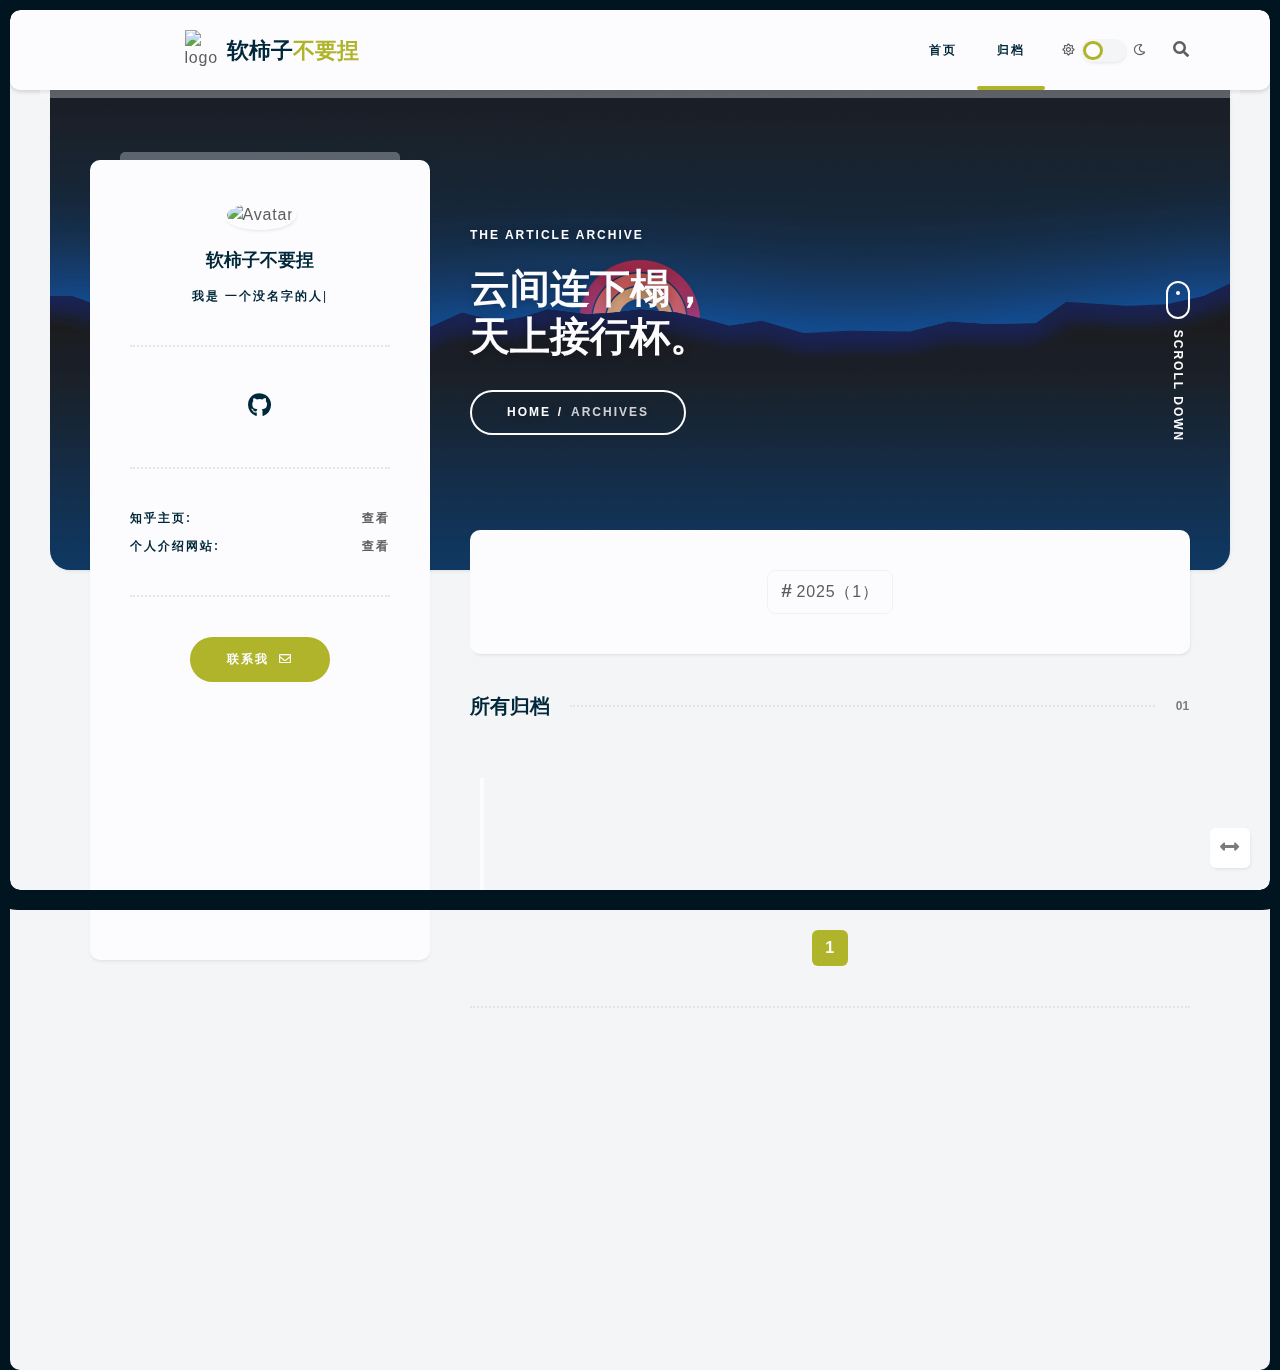
==== commit bc12cc78: "Site updated: 2025-01-18 16:25:27" ====
--- a/archives/index.html
+++ b/archives/index.html
@@ -7,18 +7,18 @@
 <meta name="full-screen" content="yes">
 <meta name="theme-color" content="#317EFB" />
 <meta content="width=device-width, initial-scale=1.0, maximum-scale=5.0, user-scalable=0" name="viewport">
-<meta name="description" content="这是一个 Hexo 主题">
+<meta name="description" content="软柿子不要捏">
 <meta property="og:type" content="website">
-<meta property="og:title" content="Hexo-theme-async">
-<meta property="og:url" content="https://extrovert-kerwin.github.io/archives/index.html">
-<meta property="og:site_name" content="Hexo-theme-async">
-<meta property="og:description" content="这是一个 Hexo 主题">
+<meta property="og:title" content="软柿子不要捏的技术博客">
+<meta property="og:url" content="https://extrovert.github.io/archives/index.html">
+<meta property="og:site_name" content="软柿子不要捏的技术博客">
+<meta property="og:description" content="软柿子不要捏">
 <meta property="og:locale">
-<meta property="article:author" content="白云苍狗">
+<meta property="article:author" content="Extrovert">
 <meta name="twitter:card" content="summary">
 
 
-<title >Hexo-theme-async</title>
+<title >软柿子不要捏的技术博客</title>
 
 <!-- Favicon -->
 
@@ -56,8 +56,8 @@
 
 
 <!-- Variable -->
-<script>window.ASYNC_CONFIG = {"hostname":"extrovert-kerwin.github.io","author":"白云苍狗","root":"/","typed_text":["Web Developer"],"theme_version":"2.2.4","theme":{"switch":true,"default":"style-light"},"favicon":{"logo":"/img/favicon.svg","icon16":"/img/favicon.svg","icon32":"/img/favicon.svg","apple_touch_icon":null,"webmanifest":null,"visibilitychange":true,"hidden":"/failure.ico","show_text":"(/≧▽≦/)咦！又好了！","hide_text":"(●—●)喔哟，崩溃啦！"},"i18n":{"placeholder":"搜索文章...","empty":"找不到您查询的内容: ${query}","hits":"找到 ${hits} 条结果","hits_time":"找到 ${hits} 条结果（用时 ${time} 毫秒）","author":"本文作者：","copyright_link":"本文链接：","copyright_license_title":"版权声明：","copyright_license_content":"本博客所有文章除特别声明外，均默认采用 undefined 许可协议。","copy_success":"复制成功","copy_failure":"复制失败","open_read_mode":"进入阅读模式","exit_read_mode":"退出阅读模式","notice_outdate_message":"距离上次更新已经 undefined 天了, 文章内容可能已经过时。","sticky":"置顶","just":"刚刚","min":"分钟前","hour":"小时前","day":"天前","month":"个月前"},"swup":true,"plugin":{"flickr_justified_gallery":"https://npm.elemecdn.com/flickr-justified-gallery@latest/dist/fjGallery.min.js"},"icons":{"sun":"far fa-sun","moon":"far fa-moon","play":"fas fa-play","email":"far fa-envelope","next":"fas fa-arrow-right","calendar":"far fa-calendar-alt","clock":"far fa-clock","user":"far fa-user","back_top":"fas fa-arrow-up","close":"fas fa-times","search":"fas fa-search","reward":"fas fa-hand-holding-usd","toc_tag":"fas fa-th-list","read":"fas fa-book-reader","arrows":"fas fa-arrows-alt-h","double_arrows":"fas fa-angle-double-down","copy":"fas fa-copy"},"icontype":"font","highlight":{"plugin":"highlighjs","theme":true,"copy":true,"lang":true,"title":"mac","height_limit":200},"toc":{"post_title":true},"live_time":{"start_time":"2022/04/10 17:00:00","prefix":"博客已萌萌哒运行 undefined 天"},"danmu":{"enable":true,"el":".trm-banner","avatar":true,"delayRange":5000,"speed":80},"covers":["/img/block.jpg","https://img2.wallspic.com/previews/7/6/8/1/7/171867/171867-wu_kong-chao_ji_sai_ya_ren-sai_ya_ren-zamasu-long_zhu-500x.jpg","https://img3.wallspic.com/previews/2/0/1/8/6/168102/168102-yi_shu-ka_tong-mian_bu_biao_qing-kuai_le_de-ji_qie-500x.jpg","https://img2.wallspic.com/previews/2/6/4/3/7/173462/173462-qi_fen-zi_se_de-zi_ran_jing_guan-yu_hui-de_ping_xian-500x.jpg","https://img2.wallspic.com/previews/3/3/9/1/3/131933/131933-mo_xing-xiao_jie-huang_se_de-nu_hai-fa_xing-500x.jpg","https://img1.wallspic.com/previews/8/3/4/6/2/126438/126438-wei_lai_zhu_yi-shu_ma_yi_shu-jie_duan-zi_ben_shi-yi_shu-500x.jpg","https://img2.wallspic.com/previews/0/1/5/0/7/170510/170510-guang-azure-zi_se_de-zi_ran_huan_jing-zi_ran_jing_guan-500x.jpg","https://img2.wallspic.com/previews/3/6/9/6/5/156963/156963-yi_shu-qi_fen-yu_hui-shou_shi-ren_men_zai_zi_ran_jie-500x.jpg","https://img1.wallspic.com/previews/0/9/3/5/6/165390/165390-qi_fen-zi_se_de-zi_ran_huan_jing-zi_ran_jing_guan-tian_wen_xue_dui_xiang-500x.jpg","https://img3.wallspic.com/previews/2/8/6/1/7/171682/171682-yi_kuai-xing_zhi-ye_ti-yi_shu-shui_xia-500x.jpg","https://img1.wallspic.com/previews/7/1/9/9/89917/89917-bo_xi_ta_nuo-an_zhuang_de_feng_jing-cheng_shi-suo_lun_tuo-shan_zhan-500x.jpg","https://img1.wallspic.com/previews/6/2/3/5/6/165326/165326-pang_ke2077-pang_ke-qi_fen-xing_zhi-zi_se_de-500x.jpg","https://img2.wallspic.com/previews/8/9/4/5/6/165498/165498-ka_tong-tao-pin_hong_se-zhang_zhang_de_tou_fa-ji_qie-500x.jpg","https://img3.wallspic.com/previews/5/7/4/2/7/172475/172475-yi_shu-tao-tou_fa-ka_tong-500x.jpg","https://img2.wallspic.com/previews/5/0/9/0/70905/70905-hai_yang-ma_er_dai_fu-tian_kong-du_jia_cun-huan_jiao-500x.jpg","https://img3.wallspic.com/previews/4/3/4/8/6/168434/168434-xing_zhi-zi_ran_jing_guan-dan_huang-shui_dao-zhi_bei-500x.jpg","https://img2.wallspic.com/previews/6/5/4/5/6/165456/165456-giy_fu_gang-e_mo_sha_shoukimetsu_no_yaiba-shan_zi_de_yi_shu-zi_se_de-dian_lan_se_de-500x.jpg","https://img1.wallspic.com/previews/5/4/0/4/7/174045/174045-jian_ying-qi_fen-ren_men_zai_zi_ran_jie-tian_wen_xue_dui_xiang-yi_shu-500x.jpg","https://img1.wallspic.com/previews/9/3/1/6/5/156139/156139-feng_jing_hua-yi_shu-shu_ma_yi_shu-qi_fen-sheng_tai_qu-500x.jpg","https://img2.wallspic.com/previews/7/6/4/5/7/175467/175467-wo_de_xue_shu_jie_de_ying_xiong-tao-yi_shu-ka_tong-azure-500x.jpg","https://img1.wallspic.com/previews/3/7/0/0/7/170073/170073-liang_ge_ling-ka_tong-shou_shi-chuang_zao_xing_de_yi_shu-hong_se_de-500x.jpg","https://img1.wallspic.com/previews/1/8/3/6/6/166381/166381-shi_zi-xin_ba-bai_se_shi_zi-hu_xu-mao_ke-500x.jpg","https://img3.wallspic.com/previews/4/2/2/3/7/173224/173224-ri_luo-shui_zi_yuan-qi_fen-yu_hui-zi_se_de-500x.jpg","https://img1.wallspic.com/previews/7/5/7/9/6/169757/169757-ji_bo_li_de_bo_wu_guan-zi_ran_jing_guan-yi_shu-ji_yun-500x.jpg","https://img1.wallspic.com/previews/5/2/0/6/7/176025/176025-qi_fen-tian_wen_xue_dui_xiang-yi_shu-dian_lan_se_de-yuan_quan-500x.jpg","https://img3.wallspic.com/previews/6/5/8/1/4/141856/141856-hen_ku_de-hui_hua-yu_yan_jing_tou-zhai_nan-tu_xing_she_ji-500x.jpg","https://img1.wallspic.com/previews/2/1/6/5/6/165612/165612-kimetsu_no_yaiba-e_mo_sha_shoukimetsu_no_yaiba-tao-tou_fa-wai_tao-500x.jpg","https://img3.wallspic.com/previews/5/1/0/2/4/142015/142015-feng_ge-ka_ka_xi_qi_mu-huo_ying_ren_zhe-tu_xing_she_ji-shi_jue_yi_shu-500x.jpg","https://img1.wallspic.com/previews/8/8/7/8/5/158788/158788-e_mo_sha_shoukimetsu_no_yaiba-shnen_man_hua-tao-ka_tong-azure-500x.jpg"],"creative_commons":{"license":"by-nc-sa","language":"deed.zh-hans"},"search":{"enable":true,"type":"local","href":"https://www.google.com/search?q=site:","domain":null,"preload":true,"trigger":"auto","path":"search.xml"}};</script>
-<script id="async-page-config">window.PAGE_CONFIG = {"isPost":false,"isHome":false,"postUpdate":"2025-01-18 14:11:24"};</script>
+<script>window.ASYNC_CONFIG = {"hostname":"extrovert.github.io","author":"Extrovert","root":"/","typed_text":["一个没名字的人"],"theme_version":"2.2.4","theme":{"switch":true,"default":"style-light"},"favicon":{"logo":"https://tse3-mm.cn.bing.net/th/id/OIP-C.Etzr8NWn79gS9T-wdT7QHQAAAA?w=176&h=176&c=7&r=0&o=5&pid=1.7","icon16":"/img/favicon.svg","icon32":"/img/favicon.svg","apple_touch_icon":null,"webmanifest":null,"visibilitychange":true,"hidden":"/failure.ico","show_text":"(/≧▽≦/)咦！又好了！","hide_text":"(●—●)喔哟，崩溃啦！"},"i18n":{"placeholder":"搜索文章...","empty":"找不到您查询的内容: ${query}","hits":"找到 ${hits} 条结果","hits_time":"找到 ${hits} 条结果（用时 ${time} 毫秒）","author":"本文作者：","copyright_link":"本文链接：","copyright_license_title":"版权声明：","copyright_license_content":"本博客所有文章除特别声明外，均默认采用 undefined 许可协议。","copy_success":"复制成功","copy_failure":"复制失败","open_read_mode":"进入阅读模式","exit_read_mode":"退出阅读模式","notice_outdate_message":"距离上次更新已经 undefined 天了, 文章内容可能已经过时。","sticky":"置顶","just":"刚刚","min":"分钟前","hour":"小时前","day":"天前","month":"个月前"},"swup":true,"plugin":{"flickr_justified_gallery":"https://npm.elemecdn.com/flickr-justified-gallery@latest/dist/fjGallery.min.js"},"icons":{"sun":"far fa-sun","moon":"far fa-moon","play":"fas fa-play","email":"far fa-envelope","next":"fas fa-arrow-right","calendar":"far fa-calendar-alt","clock":"far fa-clock","user":"far fa-user","back_top":"fas fa-arrow-up","close":"fas fa-times","search":"fas fa-search","reward":"fas fa-hand-holding-usd","toc_tag":"fas fa-th-list","read":"fas fa-book-reader","arrows":"fas fa-arrows-alt-h","double_arrows":"fas fa-angle-double-down","copy":"fas fa-copy"},"icontype":"font","highlight":{"plugin":"highlighjs","theme":true,"copy":true,"lang":true,"title":"mac","height_limit":200},"toc":{"post_title":true},"live_time":{"start_time":"2022/04/10 17:00:00","prefix":"博客已萌萌哒运行 undefined 天"},"danmu":{"enable":true,"el":".trm-banner","avatar":true,"delayRange":5000,"speed":80},"covers":["/img/block.jpg","https://img2.wallspic.com/previews/7/6/8/1/7/171867/171867-wu_kong-chao_ji_sai_ya_ren-sai_ya_ren-zamasu-long_zhu-500x.jpg","https://img3.wallspic.com/previews/2/0/1/8/6/168102/168102-yi_shu-ka_tong-mian_bu_biao_qing-kuai_le_de-ji_qie-500x.jpg","https://img2.wallspic.com/previews/2/6/4/3/7/173462/173462-qi_fen-zi_se_de-zi_ran_jing_guan-yu_hui-de_ping_xian-500x.jpg","https://img2.wallspic.com/previews/3/3/9/1/3/131933/131933-mo_xing-xiao_jie-huang_se_de-nu_hai-fa_xing-500x.jpg","https://img1.wallspic.com/previews/8/3/4/6/2/126438/126438-wei_lai_zhu_yi-shu_ma_yi_shu-jie_duan-zi_ben_shi-yi_shu-500x.jpg","https://img2.wallspic.com/previews/0/1/5/0/7/170510/170510-guang-azure-zi_se_de-zi_ran_huan_jing-zi_ran_jing_guan-500x.jpg","https://img2.wallspic.com/previews/3/6/9/6/5/156963/156963-yi_shu-qi_fen-yu_hui-shou_shi-ren_men_zai_zi_ran_jie-500x.jpg","https://img1.wallspic.com/previews/0/9/3/5/6/165390/165390-qi_fen-zi_se_de-zi_ran_huan_jing-zi_ran_jing_guan-tian_wen_xue_dui_xiang-500x.jpg","https://img3.wallspic.com/previews/2/8/6/1/7/171682/171682-yi_kuai-xing_zhi-ye_ti-yi_shu-shui_xia-500x.jpg","https://img1.wallspic.com/previews/7/1/9/9/89917/89917-bo_xi_ta_nuo-an_zhuang_de_feng_jing-cheng_shi-suo_lun_tuo-shan_zhan-500x.jpg","https://img1.wallspic.com/previews/6/2/3/5/6/165326/165326-pang_ke2077-pang_ke-qi_fen-xing_zhi-zi_se_de-500x.jpg","https://img2.wallspic.com/previews/8/9/4/5/6/165498/165498-ka_tong-tao-pin_hong_se-zhang_zhang_de_tou_fa-ji_qie-500x.jpg","https://img3.wallspic.com/previews/5/7/4/2/7/172475/172475-yi_shu-tao-tou_fa-ka_tong-500x.jpg","https://img2.wallspic.com/previews/5/0/9/0/70905/70905-hai_yang-ma_er_dai_fu-tian_kong-du_jia_cun-huan_jiao-500x.jpg","https://img3.wallspic.com/previews/4/3/4/8/6/168434/168434-xing_zhi-zi_ran_jing_guan-dan_huang-shui_dao-zhi_bei-500x.jpg","https://img2.wallspic.com/previews/6/5/4/5/6/165456/165456-giy_fu_gang-e_mo_sha_shoukimetsu_no_yaiba-shan_zi_de_yi_shu-zi_se_de-dian_lan_se_de-500x.jpg","https://img1.wallspic.com/previews/5/4/0/4/7/174045/174045-jian_ying-qi_fen-ren_men_zai_zi_ran_jie-tian_wen_xue_dui_xiang-yi_shu-500x.jpg","https://img1.wallspic.com/previews/9/3/1/6/5/156139/156139-feng_jing_hua-yi_shu-shu_ma_yi_shu-qi_fen-sheng_tai_qu-500x.jpg","https://img2.wallspic.com/previews/7/6/4/5/7/175467/175467-wo_de_xue_shu_jie_de_ying_xiong-tao-yi_shu-ka_tong-azure-500x.jpg","https://img1.wallspic.com/previews/3/7/0/0/7/170073/170073-liang_ge_ling-ka_tong-shou_shi-chuang_zao_xing_de_yi_shu-hong_se_de-500x.jpg","https://img1.wallspic.com/previews/1/8/3/6/6/166381/166381-shi_zi-xin_ba-bai_se_shi_zi-hu_xu-mao_ke-500x.jpg","https://img3.wallspic.com/previews/4/2/2/3/7/173224/173224-ri_luo-shui_zi_yuan-qi_fen-yu_hui-zi_se_de-500x.jpg","https://img1.wallspic.com/previews/7/5/7/9/6/169757/169757-ji_bo_li_de_bo_wu_guan-zi_ran_jing_guan-yi_shu-ji_yun-500x.jpg","https://img1.wallspic.com/previews/5/2/0/6/7/176025/176025-qi_fen-tian_wen_xue_dui_xiang-yi_shu-dian_lan_se_de-yuan_quan-500x.jpg","https://img3.wallspic.com/previews/6/5/8/1/4/141856/141856-hen_ku_de-hui_hua-yu_yan_jing_tou-zhai_nan-tu_xing_she_ji-500x.jpg","https://img1.wallspic.com/previews/2/1/6/5/6/165612/165612-kimetsu_no_yaiba-e_mo_sha_shoukimetsu_no_yaiba-tao-tou_fa-wai_tao-500x.jpg","https://img3.wallspic.com/previews/5/1/0/2/4/142015/142015-feng_ge-ka_ka_xi_qi_mu-huo_ying_ren_zhe-tu_xing_she_ji-shi_jue_yi_shu-500x.jpg","https://img1.wallspic.com/previews/8/8/7/8/5/158788/158788-e_mo_sha_shoukimetsu_no_yaiba-shnen_man_hua-tao-ka_tong-azure-500x.jpg"],"creative_commons":{"license":"by-nc-sa","language":"deed.zh-hans"},"search":{"enable":true,"type":"local","href":"https://www.google.com/search?q=site:","domain":null,"preload":true,"trigger":"auto","path":"search.xml"}};</script>
+<script id="async-page-config">window.PAGE_CONFIG = {"isPost":false,"isHome":false,"postUpdate":"2025-01-18 16:25:23"};</script>
 
 <!-- Theme mode css -->
 <link data-swup-theme rel="stylesheet" href="/css/index.css?v=2.2.4" id="trm-switch-style">
@@ -125,11 +125,11 @@
 			<!-- logo -->
 <a href="/" class="trm-logo-frame trm-anima-link">
     
-        <img alt="logo" src="/img/favicon.svg">
+        <img alt="logo" src="https://tse3-mm.cn.bing.net/th/id/OIP-C.Etzr8NWn79gS9T-wdT7QHQAAAA?w=176&h=176&c=7&r=0&o=5&pid=1.7">
     
     
         <div class="trm-logo-text">
-            Async<span>Theme</span>
+            软柿子<span>不要捏</span>
         </div>
     
 </a>
@@ -151,57 +151,6 @@
             <li class="menu-item-has-children current-menu-item">
                 <a  href="/archives/" target="">
                     归档
-                </a>
-                
-                <ul>
-                    
-                    <li>
-                        <a  href="/tags/" target="">
-                            标签
-                        </a>
-                    </li>
-                    
-                    <li>
-                        <a  href="/categories/" target="">
-                            分类
-                        </a>
-                    </li>
-                    
-                </ul>
-                
-            </li>
-            
-            <li class="menu-item-has-children ">
-                <a  href="/links/" target="">
-                    友链
-                </a>
-                
-            </li>
-            
-            <li class="menu-item-has-children ">
-                <a  href="/about/" target="">
-                    关于
-                </a>
-                
-            </li>
-            
-            <li class="menu-item-has-children ">
-                <a  href="/customize_page/" target="">
-                    自定义
-                </a>
-                
-            </li>
-            
-            <li class="menu-item-has-children ">
-                <a  href="/gallery/" target="">
-                    相册
-                </a>
-                
-            </li>
-            
-            <li class="menu-item-has-children ">
-                <a data-no-swup href="https://hexo-theme-async.imalun.com/guide/change-log" target="">
-                    日志
                 </a>
                 
             </li>
@@ -305,14 +254,14 @@
         <!-- card header -->
 <div class="trm-mc-header">
     <div class="trm-avatar-frame trm-mb-20">
-        <img alt="Avatar" class="trm-avatar" src="/img/avatar.jpg">
+        <img alt="Avatar" class="trm-avatar" src="https://github.com/extrovert-kerwin/extrovert-kerwin.github.io/blob/main/img/avatar.jpg">
     </div>
     <h5 class="trm-name trm-mb-15">
-        ThemeAsync
+        软柿子不要捏
     </h5>
     
         <div class="trm-label">
-            I`m
+            我是
             <span class="trm-typed-text">
                 <!-- Words for theme.user.typedText -->
             </span>
@@ -325,12 +274,8 @@
 <div class="trm-divider trm-mb-40 trm-mt-40"></div>
 <div class="trm-social">
     
-        <a href="https://github.com/MaLuns/Hexo-theme-async" title="Github" rel="nofollow" target="_blank">
+        <a href="https://github.com/hot-zhy" title="Github" rel="nofollow" target="_blank">
             <i class="iconfont fab fa-github"></i>
-        </a>
-    
-        <a href="https://www.npmjs.com/package/hexo-theme-async" title="Npm" rel="nofollow" target="_blank">
-            <i class="iconfont fab fa-npm"></i>
         </a>
     
 </div>
@@ -342,28 +287,19 @@
     
         <li>
             <div class="trm-label">
-                文档地址:
+                知乎主页:
             </div>
             <div class="trm-label trm-label-light">
-                <a href="https://hexo-theme-async.imalun.com/" target="_blank" rel="nofollow">查看</a>
+                <a href="https://www.zhihu.com/people/abu-48-57" target="_blank" rel="nofollow">查看</a>
             </div>
         </li>
     
         <li>
             <div class="trm-label">
-                备用地址:
+                个人介绍网站:
             </div>
             <div class="trm-label trm-label-light">
-                <a href="https://async-docs.imalun.com/" target="_blank" rel="nofollow">查看</a>
-            </div>
-        </li>
-    
-        <li>
-            <div class="trm-label">
-                提交示例站点:
-            </div>
-            <div class="trm-label trm-label-light">
-                <a href="https://hexo-theme-async.imalun.com/demo/" target="_blank" rel="nofollow">查看</a>
+                <a href="https://extrovert-kerwin.github.io/persimmon/" target="_blank" rel="nofollow">查看</a>
             </div>
         </li>
     
@@ -371,6 +307,16 @@
 <!-- info end -->
 
         
+    <div class="trm-divider trm-mb-40 trm-mt-40"></div>
+    <!-- action button -->
+    <div class="text-center">
+        <a href="mailto:2038290448@qq.com" class="trm-btn">
+            联系我
+            <i class="iconfont far fa-envelope"></i>
+        </a>
+    </div>
+    <!-- action button end -->
+
     </div>
 </div>
                     <!-- main card end -->
@@ -459,7 +405,7 @@
         <div class="trm-footer-item">
             <span>© 2022 - 2025</span>
             <span class="footer-separator"data-separator=" · "></span>
-            <span class="trm-accent-color">ThemeAsync</span>
+            <span class="trm-accent-color">软柿子不要捏</span>
         </div>
     
 
